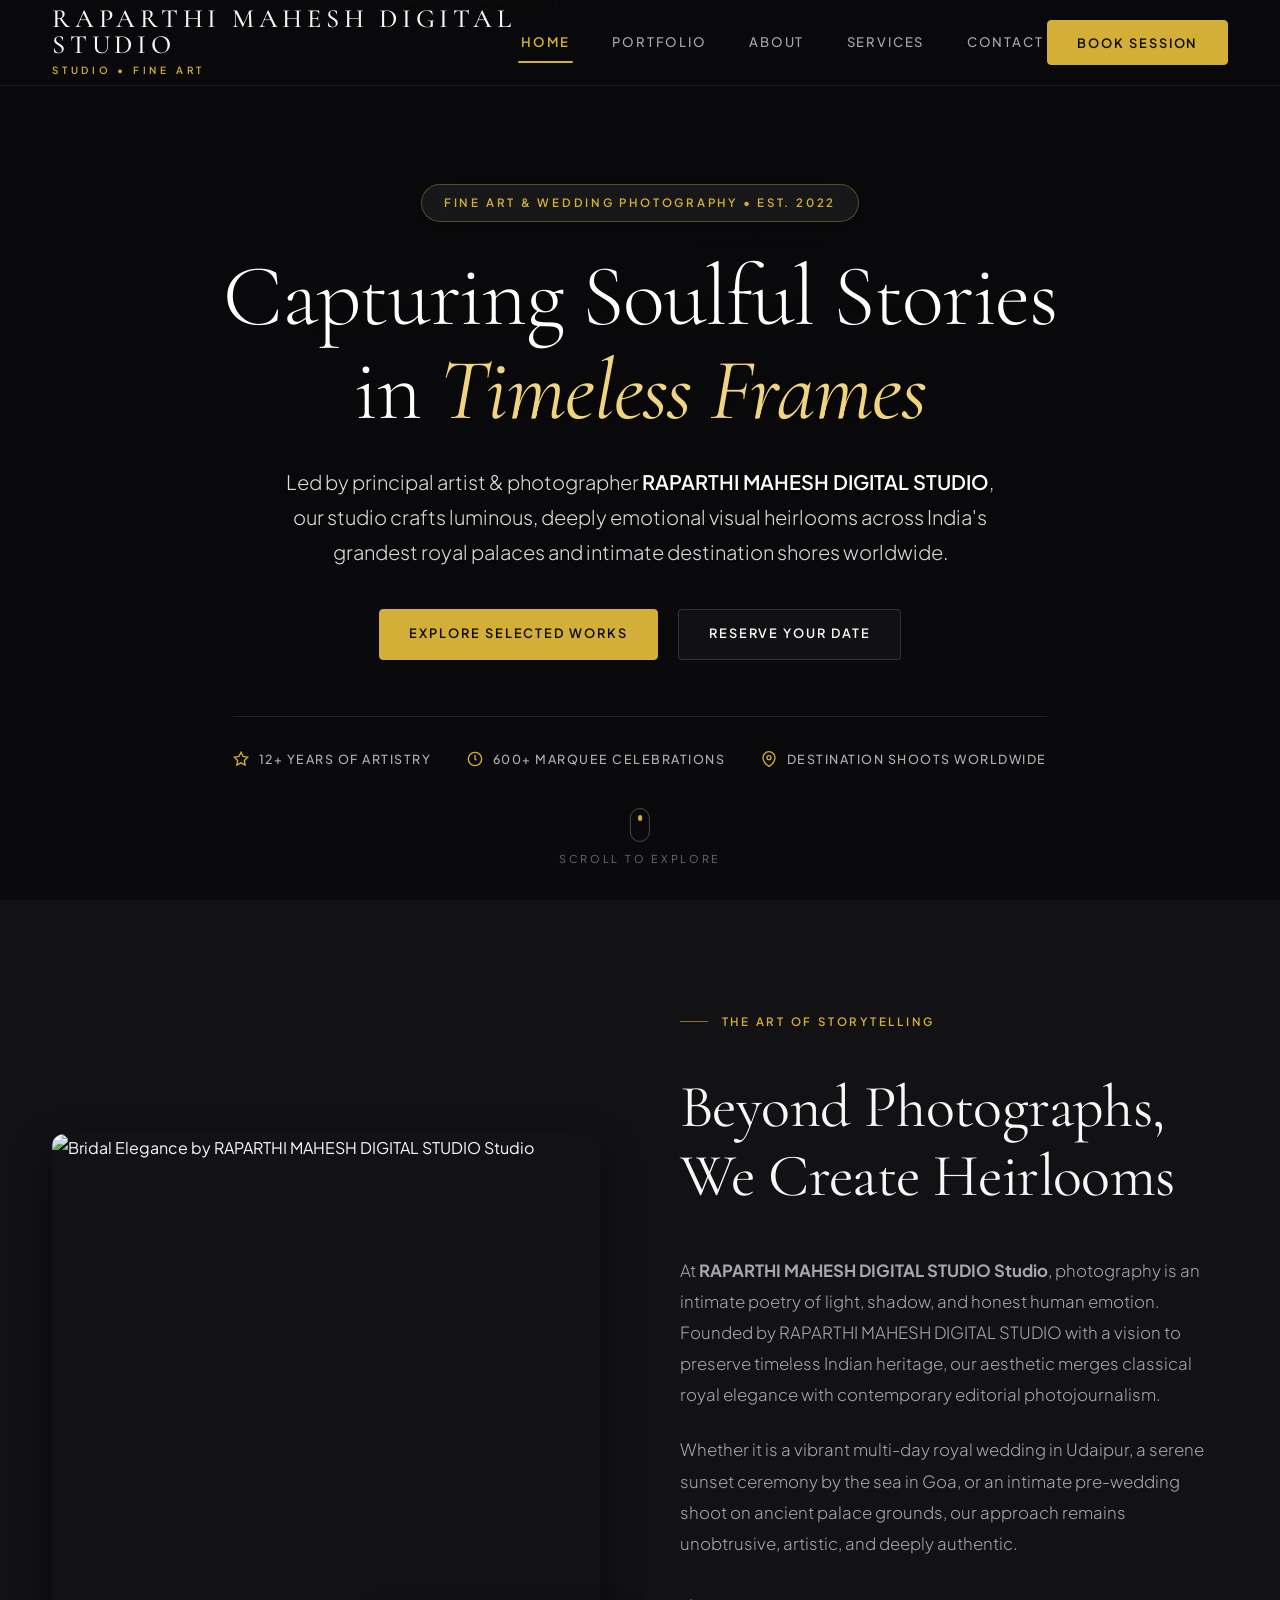
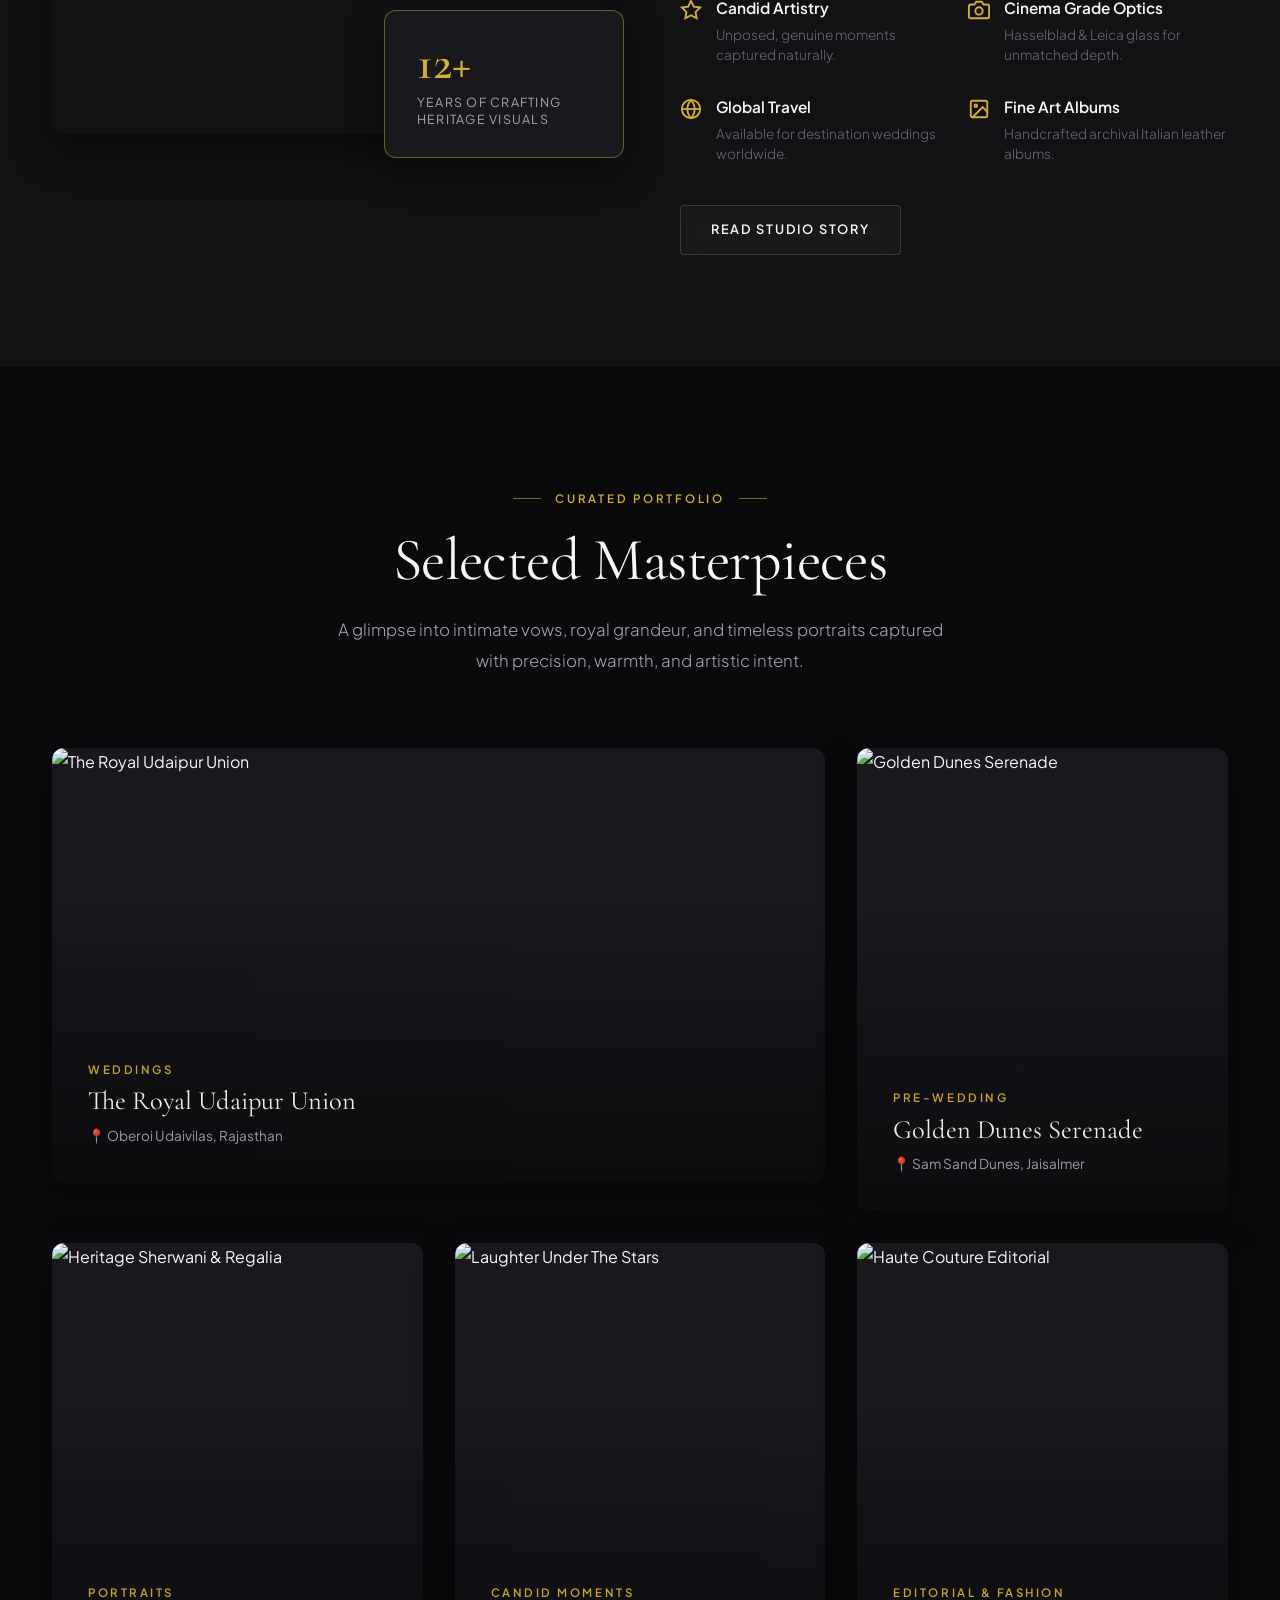
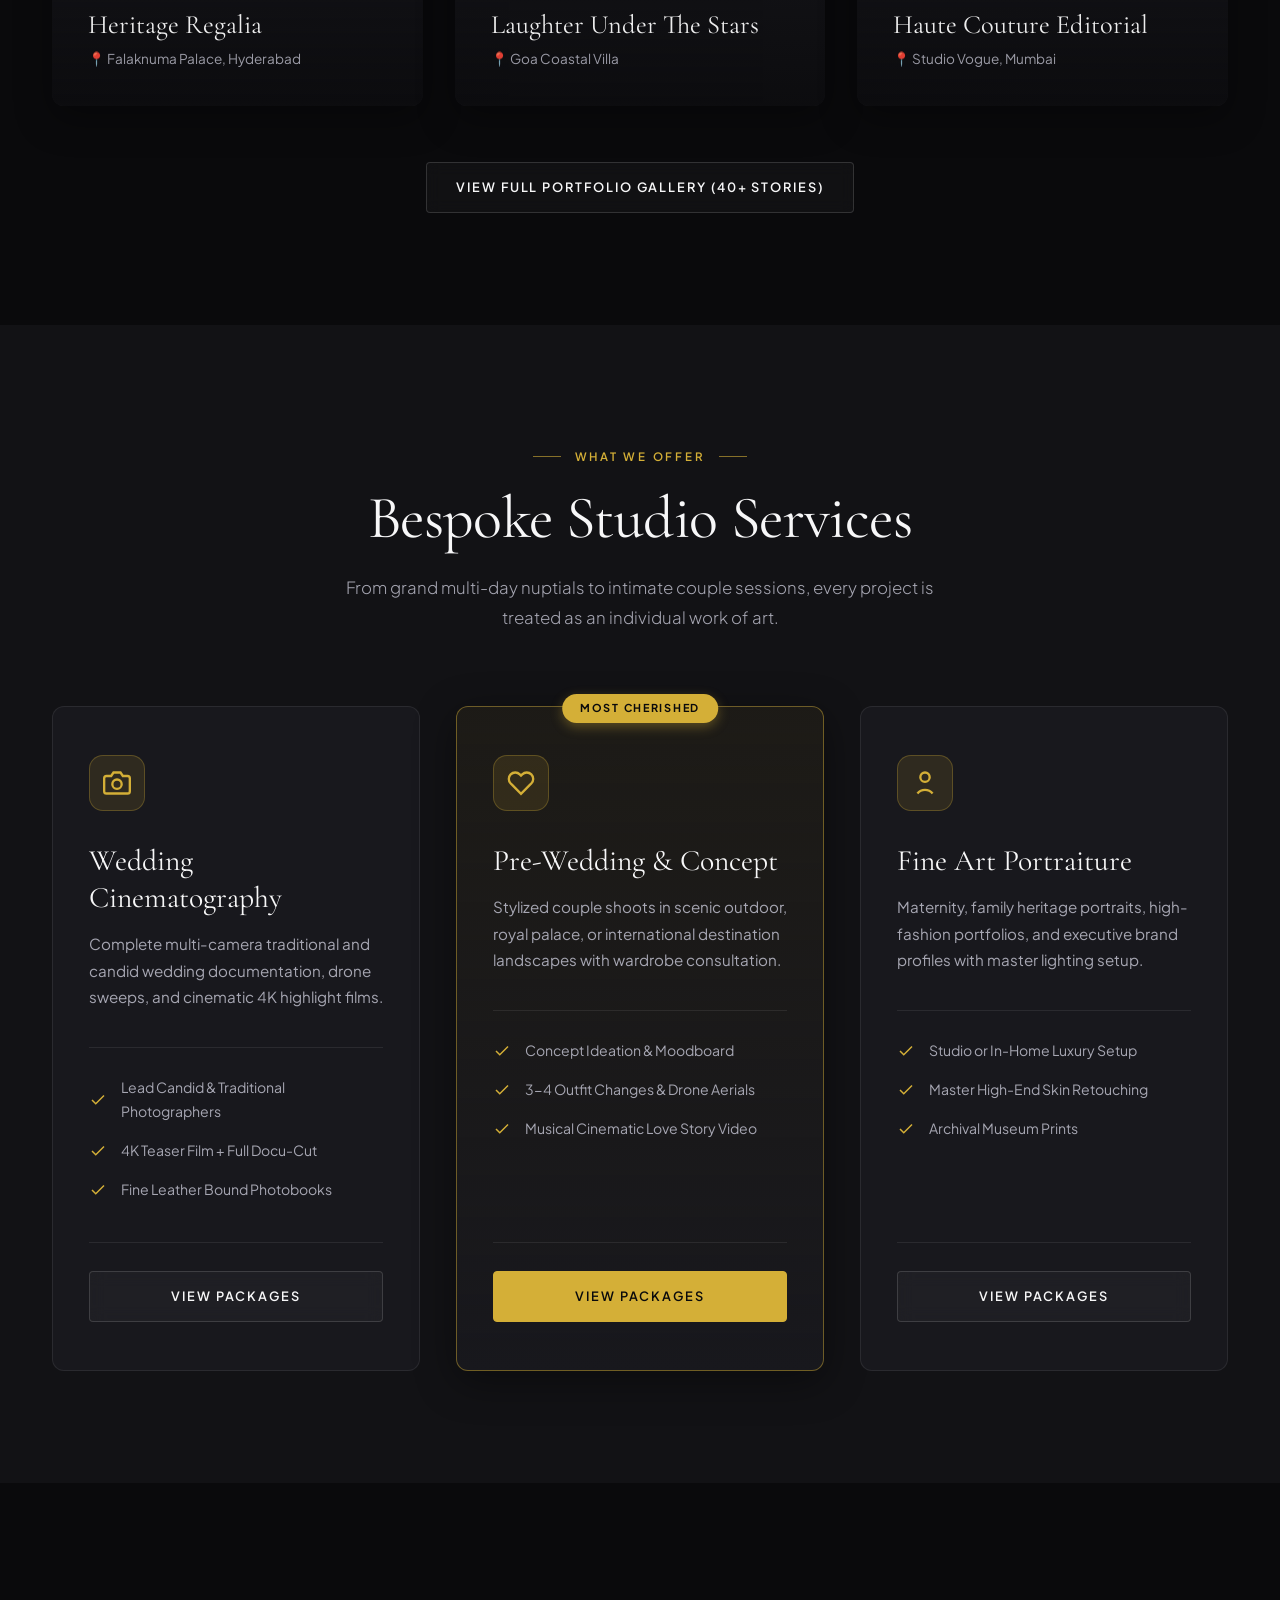
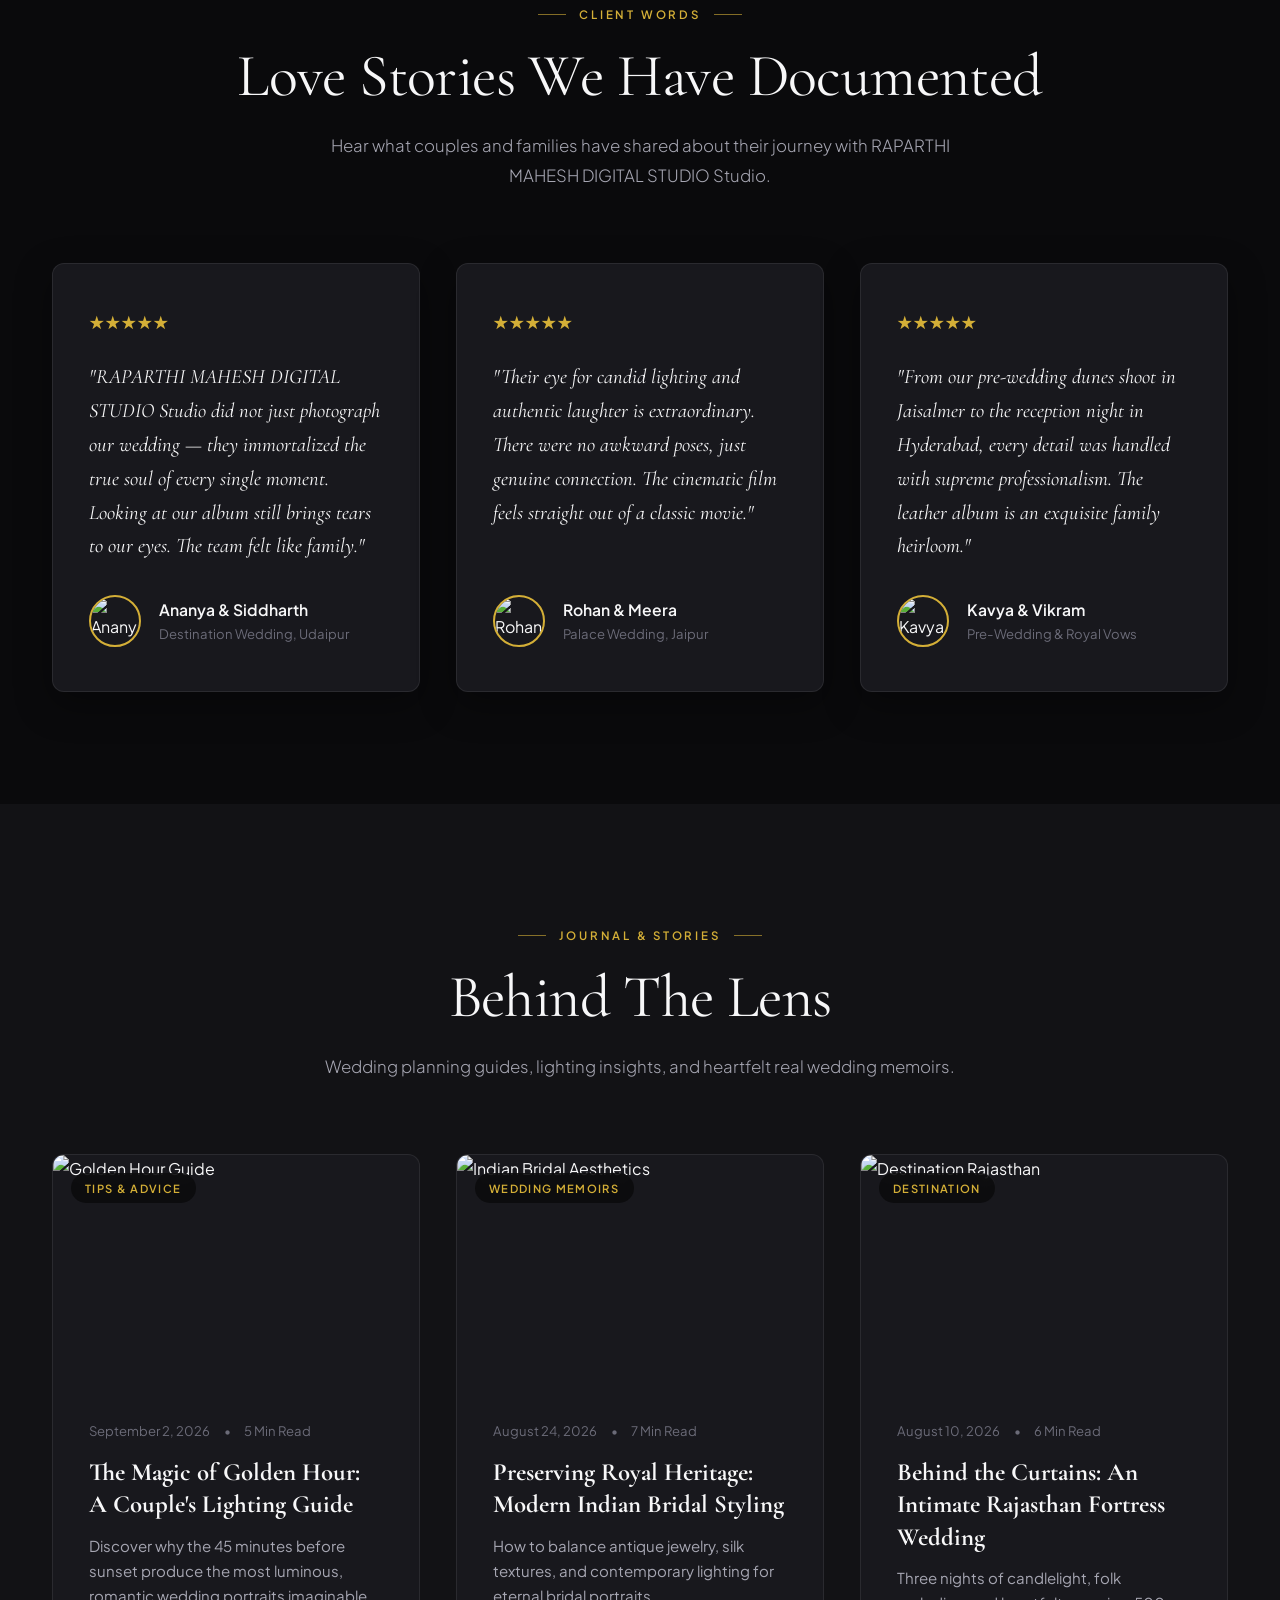
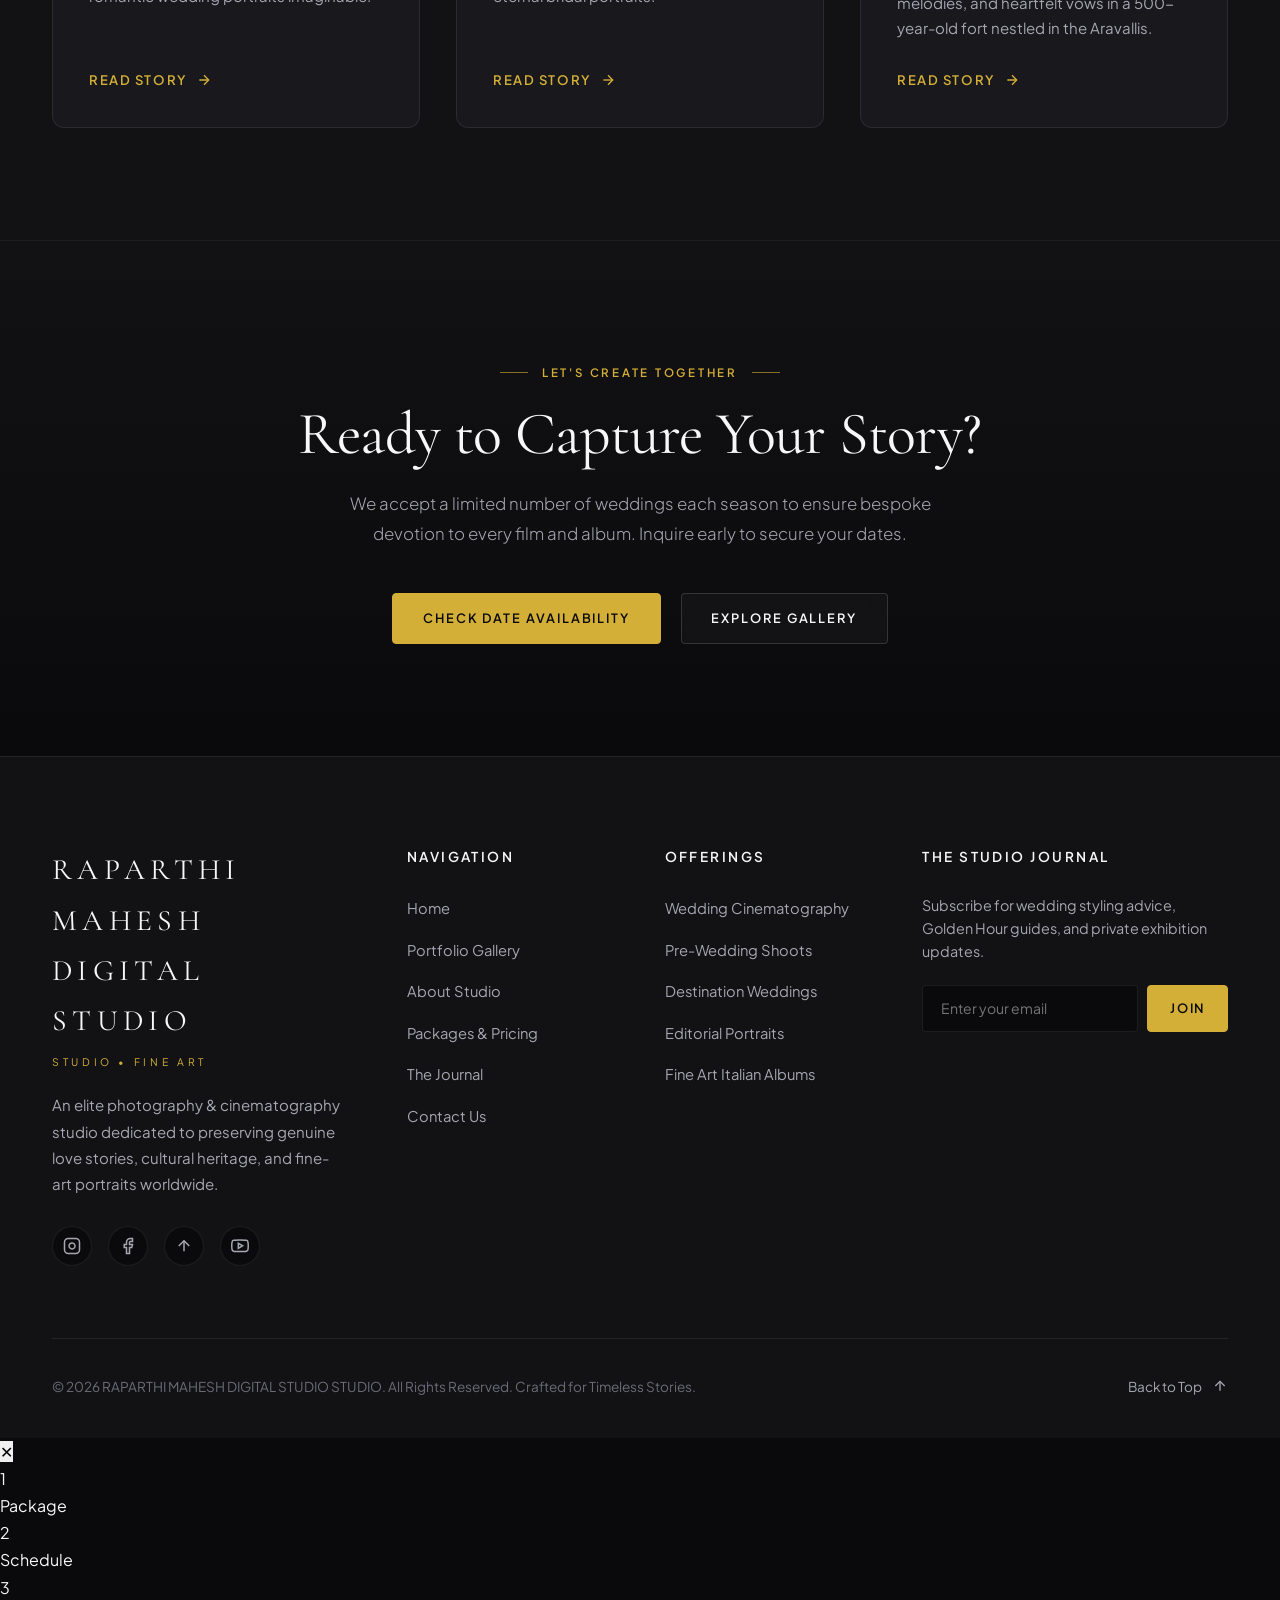
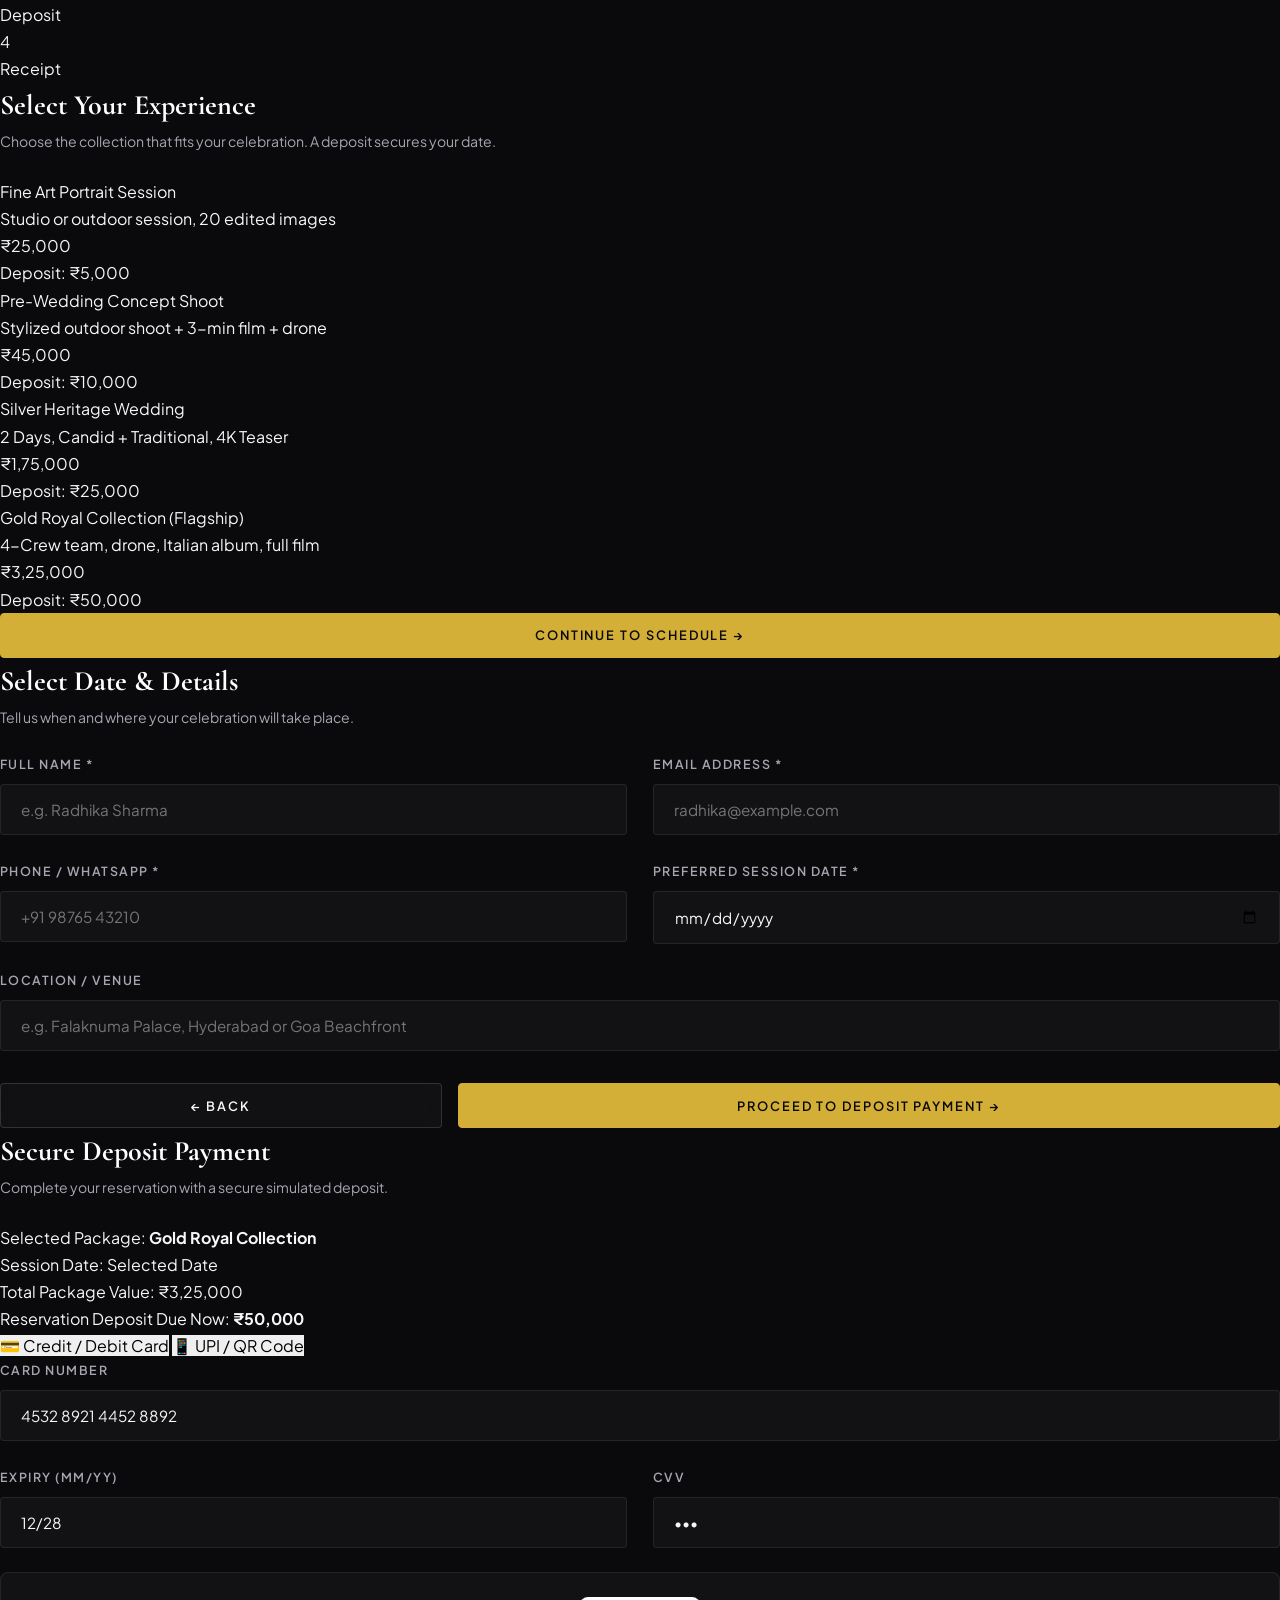
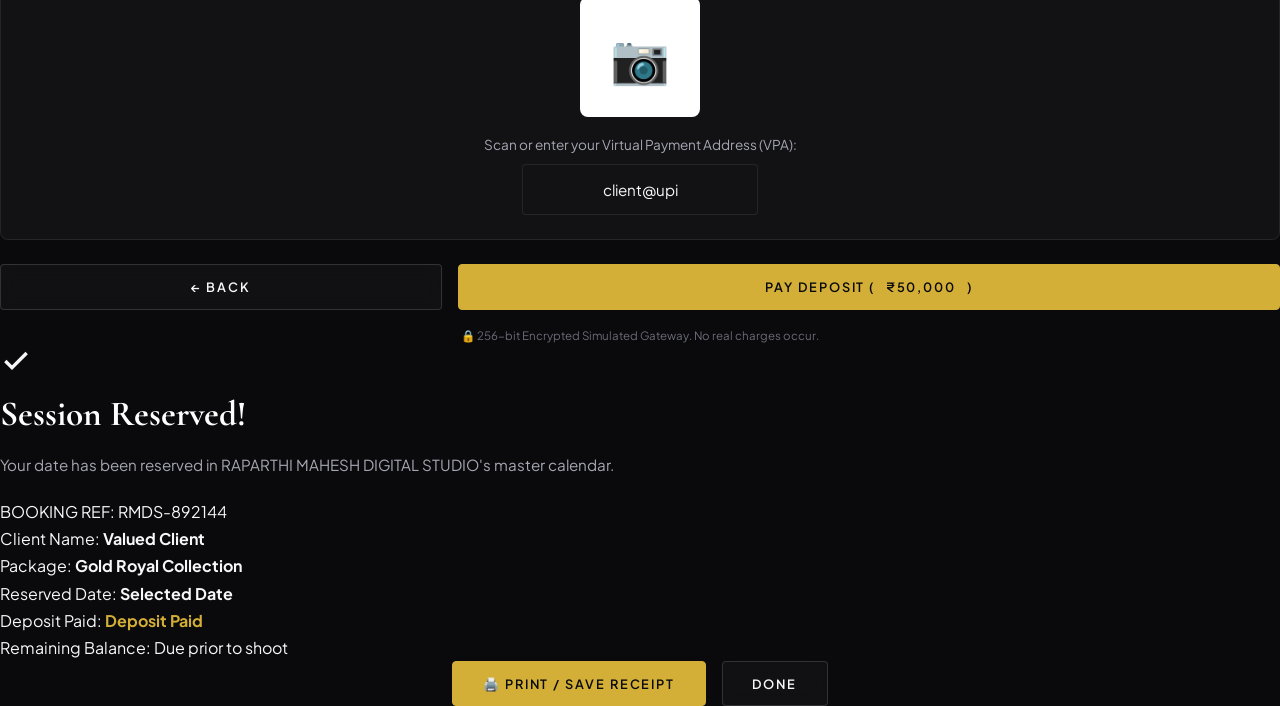
==== index.html @ 32ed5065 "Initial commit: RAPARTHI MAHESH DIGITAL STUDIO website" ====
<!DOCTYPE html>
<html lang="en">
<head>
  <meta charset="UTF-8">
  <meta name="viewport" content="width=device-width, initial-scale=1.0">
  <title>RAPARTHI MAHESH DIGITAL STUDIO | Fine Art & Luxury Wedding Photography</title>
  <meta name="description" content="RAPARTHI MAHESH DIGITAL STUDIO is a premium wedding, portrait, and cinematic photography studio led by artist RAPARTHI MAHESH, crafting soulful, timeless visual memories.">
  <link rel="stylesheet" href="css/style.css">
  <link rel="icon" href="data:image/svg+xml,<svg xmlns=%22http://www.w3.org/2000/svg%22 viewBox=%220 0 100 100%22><text y=%22.9em%22 font-size=%2290%22>📷</text></svg>">
</head>
<body>

  <!-- Site Header Navigation -->
  <header class="site-header">
    <div class="container header-container">
      <a href="index.html" class="brand-logo">
        <span class="brand-title">RAPARTHI MAHESH DIGITAL STUDIO</span>
        <span class="brand-sub">STUDIO • FINE ART</span>
      </a>

      <nav class="nav-links">
        <a href="index.html" class="nav-link active">Home</a>
        <a href="portfolio.html" class="nav-link">Portfolio</a>
        <a href="about.html" class="nav-link">About</a>
        <a href="services.html" class="nav-link">Services</a>

        <a href="contact.html" class="nav-link">Contact</a>
      </nav>

      <div class="header-actions">
        <button class="btn btn-primary open-booking-btn">Book Session</button>
        <button class="mobile-toggle" aria-label="Toggle Navigation Menu">
          <span></span>
          <span></span>
          <span></span>
        </button>
      </div>
    </div>
  </header>

  <!-- Mobile Drawer Menu -->
  <div class="drawer-overlay"></div>
  <aside class="mobile-drawer">
    <div class="brand-logo" style="margin-bottom: 2rem;">
            <span class="brand-title">RAPARTHI MAHESH DIGITAL STUDIO</span>
            <span class="brand-sub"></span>
    </div>
    <nav class="mobile-drawer-links">
      <a href="index.html" class="mobile-drawer-link active">Home</a>
      <a href="portfolio.html" class="mobile-drawer-link">Portfolio</a>
      <a href="about.html" class="mobile-drawer-link">About Studio</a>
      <a href="services.html" class="mobile-drawer-link">Services & Pricing</a>
      <a href="contact.html" class="mobile-drawer-link">Contact & Inquiries</a>
    </nav>
    <div class="mobile-drawer-footer">
      <a href="contact.html" class="btn btn-primary" style="width: 100%;">Book a Consultation</a>
      <p style="font-size: 0.8rem; color: var(--text-muted); text-align: center;">+91 891-9912277 • maheshdigitals3@gmail.com</p>
    </div>
  </aside>

  <!-- Modern Hero Section with Large Photo Banner, Animations & Tagline -->
  <main>
    <section class="hero">
      <div class="hero-bg-wrapper">
        <img 
          src="https://images.unsplash.com/photo-1519741497674-611481863552?auto=format&fit=crop&w=2400&q=85" 
          alt="RAPARTHI MAHESH DIGITAL STUDIO Studio Luxury Wedding Photography" 
          class="hero-bg-media"
        >
      </div>
      <div class="hero-overlay"></div>

      <div class="container hero-content">
        <span class="hero-badge">Fine Art & Wedding Photography • Est. 2022</span>
        <h1 class="hero-title">Capturing Soulful Stories in <em>Timeless Frames</em></h1>
        <p class="hero-tagline">
          Led by principal artist & photographer <strong>RAPARTHI MAHESH DIGITAL STUDIO</strong>, our studio crafts luminous, deeply emotional visual heirlooms across India's grandest royal palaces and intimate destination shores worldwide.
        </p>
        <div class="hero-actions">
          <a href="portfolio.html" class="btn btn-primary">Explore Selected Works</a>
          <a href="contact.html" class="btn btn-outline">Reserve Your Date</a>
        </div>

        <div class="hero-trust">
          <div class="trust-item">
            <svg width="16" height="16" viewBox="0 0 24 24" fill="none" stroke="currentColor" stroke-width="2"><path d="M12 2l3.09 6.26L22 9.27l-5 4.87 1.18 6.88L12 17.77l-6.18 3.25L7 14.14 2 9.27l6.91-1.01L12 2z"></path></svg>
            <span>12+ Years of Artistry</span>
          </div>
          <div class="trust-item">
            <svg width="16" height="16" viewBox="0 0 24 24" fill="none" stroke="currentColor" stroke-width="2"><circle cx="12" cy="12" r="10"></circle><polyline points="12 6 12 12 14 14"></polyline></svg>
            <span>600+ Marquee Celebrations</span>
          </div>
          <div class="trust-item">
            <svg width="16" height="16" viewBox="0 0 24 24" fill="none" stroke="currentColor" stroke-width="2"><path d="M21 10c0 7-9 13-9 13s-9-6-9-13a9 9 0 0 1 18 0z"></path><circle cx="12" cy="10" r="3"></circle></svg>
            <span>Destination Shoots Worldwide</span>
          </div>
        </div>
      </div>

      <div class="hero-scroll-indicator">
        <div class="hero-scroll-mouse"></div>
        <span>Scroll to Explore</span>
      </div>
    </section>

    <!-- Studio Philosophy / Split Section -->
    <section class="section section-dark">
      <div class="container">
        <div class="split-intro">
          <div class="split-intro-image-wrapper">
            <img 
              src="https://images.unsplash.com/photo-1583939003579-730e3918a45a?auto=format&fit=crop&w=1200&q=80" 
              alt="Bridal Elegance by RAPARTHI MAHESH DIGITAL STUDIO Studio" 
              class="split-intro-img"
            >
            <div class="split-intro-badge">
              <div class="number">12+</div>
              <div class="label">Years of Crafting Heritage Visuals</div>
            </div>
          </div>

          <div class="split-intro-content">
            <span class="section-tag no-after">The Art of Storytelling</span>
            <h2 class="section-title">Beyond Photographs, We Create Heirlooms</h2>
            <p>
              At <strong>RAPARTHI MAHESH DIGITAL STUDIO Studio</strong>, photography is an intimate poetry of light, shadow, and honest human emotion. Founded by RAPARTHI MAHESH DIGITAL STUDIO with a vision to preserve timeless Indian heritage, our aesthetic merges classical royal elegance with contemporary editorial photojournalism.
            </p>
            <p>
              Whether it is a vibrant multi-day royal wedding in Udaipur, a serene sunset ceremony by the sea in Goa, or an intimate pre-wedding shoot on ancient palace grounds, our approach remains unobtrusive, artistic, and deeply authentic.
            </p>

            <div class="features-list">
              <div class="feature-item">
                <svg width="22" height="22" viewBox="0 0 24 24" fill="none" stroke="currentColor" stroke-width="2">
                  <path d="M12 2l3.09 6.26L22 9.27l-5 4.87 1.18 6.88L12 17.77l-6.18 3.25L7 14.14 2 9.27l6.91-1.01L12 2z"></path>
                </svg>
                <div>
                  <h4>Candid Artistry</h4>
                  <p>Unposed, genuine moments captured naturally.</p>
                </div>
              </div>
              <div class="feature-item">
                <svg width="22" height="22" viewBox="0 0 24 24" fill="none" stroke="currentColor" stroke-width="2">
                  <path d="M23 19a2 2 0 0 1-2 2H3a2 2 0 0 1-2-2V8a2 2 0 0 1 2-2h4l2-3h6l2 3h4a2 2 0 0 1 2 2z"></path>
                  <circle cx="12" cy="13" r="4"></circle>
                </svg>
                <div>
                  <h4>Cinema Grade Optics</h4>
                  <p>Hasselblad & Leica glass for unmatched depth.</p>
                </div>
              </div>
              <div class="feature-item">
                <svg width="22" height="22" viewBox="0 0 24 24" fill="none" stroke="currentColor" stroke-width="2">
                  <circle cx="12" cy="12" r="10"></circle>
                  <line x1="2" y1="12" x2="22" y2="12"></line>
                  <path d="M12 2a15.3 15.3 0 0 1 4 10 15.3 15.3 0 0 1-4 10 15.3 15.3 0 0 1-4-10 15.3 15.3 0 0 1 4-10z"></path>
                </svg>
                <div>
                  <h4>Global Travel</h4>
                  <p>Available for destination weddings worldwide.</p>
                </div>
              </div>
              <div class="feature-item">
                <svg width="22" height="22" viewBox="0 0 24 24" fill="none" stroke="currentColor" stroke-width="2">
                  <rect x="3" y="3" width="18" height="18" rx="2" ry="2"></rect>
                  <circle cx="8.5" cy="8.5" r="1.5"></circle>
                  <polyline points="21 15 16 10 5 21"></polyline>
                </svg>
                <div>
                  <h4>Fine Art Albums</h4>
                  <p>Handcrafted archival Italian leather albums.</p>
                </div>
              </div>
            </div>

            <div style="margin-top: 1rem;">
              <a href="about.html" class="btn btn-outline">Read Studio Story</a>
            </div>
          </div>
        </div>
      </div>
    </section>

    <!-- Featured Works Showcase Grid -->
    <section class="section">
      <div class="container">
        <div class="section-header">
          <span class="section-tag">Curated Portfolio</span>
          <h2 class="section-title">Selected Masterpieces</h2>
          <p class="section-desc">A glimpse into intimate vows, royal grandeur, and timeless portraits captured with precision, warmth, and artistic intent.</p>
        </div>

        <div class="gallery-grid">
          <!-- Item 1: Wide Featured -->
          <div class="gallery-card featured-wide" data-category="weddings">
            <img 
              src="https://images.unsplash.com/photo-1511285560929-80b456fea0bc?auto=format&fit=crop&w=1600&q=80" 
              alt="The Royal Udaipur Union" 
              class="gallery-card-img"
            >
            <div class="gallery-card-overlay">
              <span class="gallery-card-category">Weddings</span>
              <h3 class="gallery-card-title">The Royal Udaipur Union</h3>
              <p class="gallery-card-location">📍 Oberoi Udaivilas, Rajasthan</p>
            </div>
            <div class="gallery-card-zoom-icon">
              <svg width="20" height="20" viewBox="0 0 24 24" fill="none" stroke="currentColor" stroke-width="2">
                <circle cx="11" cy="11" r="8"></circle>
                <line x1="21" y1="21" x2="16.65" y2="16.65"></line>
              </svg>
            </div>
          </div>

          <!-- Item 2 -->
          <div class="gallery-card" data-category="prewedding">
            <img 
              src="https://images.unsplash.com/photo-1606800052052-a08af7148866?auto=format&fit=crop&w=1000&q=80" 
              alt="Golden Dunes Serenade" 
              class="gallery-card-img"
            >
            <div class="gallery-card-overlay">
              <span class="gallery-card-category">Pre-Wedding</span>
              <h3 class="gallery-card-title">Golden Dunes Serenade</h3>
              <p class="gallery-card-location">📍 Sam Sand Dunes, Jaisalmer</p>
            </div>
            <div class="gallery-card-zoom-icon">
              <svg width="20" height="20" viewBox="0 0 24 24" fill="none" stroke="currentColor" stroke-width="2">
                <circle cx="11" cy="11" r="8"></circle>
                <line x1="21" y1="21" x2="16.65" y2="16.65"></line>
              </svg>
            </div>
          </div>

          <!-- Item 3 -->
          <div class="gallery-card" data-category="portraits">
            <img 
              src="https://images.unsplash.com/photo-1610030469983-98e550d6193c?auto=format&fit=crop&w=1000&q=80" 
              alt="Heritage Sherwani & Regalia" 
              class="gallery-card-img"
            >
            <div class="gallery-card-overlay">
              <span class="gallery-card-category">Portraits</span>
              <h3 class="gallery-card-title">Heritage Regalia</h3>
              <p class="gallery-card-location">📍 Falaknuma Palace, Hyderabad</p>
            </div>
            <div class="gallery-card-zoom-icon">
              <svg width="20" height="20" viewBox="0 0 24 24" fill="none" stroke="currentColor" stroke-width="2">
                <circle cx="11" cy="11" r="8"></circle>
                <line x1="21" y1="21" x2="16.65" y2="16.65"></line>
              </svg>
            </div>
          </div>

          <!-- Item 4 -->
          <div class="gallery-card" data-category="weddings">
            <img 
              src="https://images.unsplash.com/photo-1520854221256-17451cc331bf?auto=format&fit=crop&w=1000&q=80" 
              alt="Laughter Under The Stars" 
              class="gallery-card-img"
            >
            <div class="gallery-card-overlay">
              <span class="gallery-card-category">Candid Moments</span>
              <h3 class="gallery-card-title">Laughter Under The Stars</h3>
              <p class="gallery-card-location">📍 Goa Coastal Villa</p>
            </div>
            <div class="gallery-card-zoom-icon">
              <svg width="20" height="20" viewBox="0 0 24 24" fill="none" stroke="currentColor" stroke-width="2">
                <circle cx="11" cy="11" r="8"></circle>
                <line x1="21" y1="21" x2="16.65" y2="16.65"></line>
              </svg>
            </div>
          </div>

          <!-- Item 5 -->
          <div class="gallery-card" data-category="commercial">
            <img 
              src="https://images.unsplash.com/photo-1534528741775-53994a69daeb?auto=format&fit=crop&w=1000&q=80" 
              alt="Haute Couture Editorial" 
              class="gallery-card-img"
            >
            <div class="gallery-card-overlay">
              <span class="gallery-card-category">Editorial & Fashion</span>
              <h3 class="gallery-card-title">Haute Couture Editorial</h3>
              <p class="gallery-card-location">📍 Studio Vogue, Mumbai</p>
            </div>
            <div class="gallery-card-zoom-icon">
              <svg width="20" height="20" viewBox="0 0 24 24" fill="none" stroke="currentColor" stroke-width="2">
                <circle cx="11" cy="11" r="8"></circle>
                <line x1="21" y1="21" x2="16.65" y2="16.65"></line>
              </svg>
            </div>
          </div>
        </div>

        <div class="text-center" style="margin-top: 3.5rem;">
          <a href="portfolio.html" class="btn btn-outline">View Full Portfolio Gallery (40+ Stories)</a>
        </div>
      </div>
    </section>

    <!-- Services Overview -->
    <section class="section section-dark">
      <div class="container">
        <div class="section-header">
          <span class="section-tag">What We Offer</span>
          <h2 class="section-title">Bespoke Studio Services</h2>
          <p class="section-desc">From grand multi-day nuptials to intimate couple sessions, every project is treated as an individual work of art.</p>
        </div>

        <div class="services-grid">
          <!-- Service 1 -->
          <div class="service-card">
            <div>
              <div class="service-icon">
                <svg width="28" height="28" viewBox="0 0 24 24" fill="none" stroke="currentColor" stroke-width="2">
                  <path d="M23 19a2 2 0 0 1-2 2H3a2 2 0 0 1-2-2V8a2 2 0 0 1 2-2h4l2-3h6l2 3h4a2 2 0 0 1 2 2z"></path>
                  <circle cx="12" cy="13" r="4"></circle>
                </svg>
              </div>
              <h3 class="service-title">Wedding Cinematography</h3>
              <p class="service-desc">Complete multi-camera traditional and candid wedding documentation, drone sweeps, and cinematic 4K highlight films.</p>
              
              <div class="service-features">
                <div class="service-feature">
                  <svg width="18" height="18" viewBox="0 0 24 24" fill="none" stroke="currentColor" stroke-width="2"><polyline points="20 6 9 17 4 12"></polyline></svg>
                  <span>Lead Candid & Traditional Photographers</span>
                </div>
                <div class="service-feature">
                  <svg width="18" height="18" viewBox="0 0 24 24" fill="none" stroke="currentColor" stroke-width="2"><polyline points="20 6 9 17 4 12"></polyline></svg>
                  <span>4K Teaser Film + Full Docu-Cut</span>
                </div>
                <div class="service-feature">
                  <svg width="18" height="18" viewBox="0 0 24 24" fill="none" stroke="currentColor" stroke-width="2"><polyline points="20 6 9 17 4 12"></polyline></svg>
                  <span>Fine Leather Bound Photobooks</span>
                </div>
              </div>
            </div>

            <div class="service-price-block">
              <a href="services.html" class="btn btn-outline" style="width: 100%;">View Packages</a>
            </div>
          </div>

          <!-- Service 2: Popular -->
          <div class="service-card popular">
            <span class="popular-badge">Most Cherished</span>
            <div>
              <div class="service-icon">
                <svg width="28" height="28" viewBox="0 0 24 24" fill="none" stroke="currentColor" stroke-width="2">
                  <path d="M20.84 4.61a5.5 5.5 0 0 0-7.78 0L12 5.67l-1.06-1.06a5.5 5.5 0 0 0-7.78 7.78l1.06 1.06L12 21.23l7.78-7.78 1.06-1.06a5.5 5.5 0 0 0 0-7.78z"></path>
                </svg>
              </div>
              <h3 class="service-title">Pre-Wedding & Concept</h3>
              <p class="service-desc">Stylized couple shoots in scenic outdoor, royal palace, or international destination landscapes with wardrobe consultation.</p>
              
              <div class="service-features">
                <div class="service-feature">
                  <svg width="18" height="18" viewBox="0 0 24 24" fill="none" stroke="currentColor" stroke-width="2"><polyline points="20 6 9 17 4 12"></polyline></svg>
                  <span>Concept Ideation & Moodboard</span>
                </div>
                <div class="service-feature">
                  <svg width="18" height="18" viewBox="0 0 24 24" fill="none" stroke="currentColor" stroke-width="2"><polyline points="20 6 9 17 4 12"></polyline></svg>
                  <span>3-4 Outfit Changes & Drone Aerials</span>
                </div>
                <div class="service-feature">
                  <svg width="18" height="18" viewBox="0 0 24 24" fill="none" stroke="currentColor" stroke-width="2"><polyline points="20 6 9 17 4 12"></polyline></svg>
                  <span>Musical Cinematic Love Story Video</span>
                </div>
              </div>
            </div>

            <div class="service-price-block">
              <a href="services.html" class="btn btn-primary" style="width: 100%;">View Packages</a>
            </div>
          </div>

          <!-- Service 3 -->
          <div class="service-card">
            <div>
              <div class="service-icon">
                <svg width="28" height="28" viewBox="0 0 24 24" fill="none" stroke="currentColor" stroke-width="2">
                  <circle cx="12" cy="7" r="4"></circle>
                  <path d="M5.5 21a8.38 8.38 0 0 1 13 0"></path>
                </svg>
              </div>
              <h3 class="service-title">Fine Art Portraiture</h3>
              <p class="service-desc">Maternity, family heritage portraits, high-fashion portfolios, and executive brand profiles with master lighting setup.</p>
              
              <div class="service-features">
                <div class="service-feature">
                  <svg width="18" height="18" viewBox="0 0 24 24" fill="none" stroke="currentColor" stroke-width="2"><polyline points="20 6 9 17 4 12"></polyline></svg>
                  <span>Studio or In-Home Luxury Setup</span>
                </div>
                <div class="service-feature">
                  <svg width="18" height="18" viewBox="0 0 24 24" fill="none" stroke="currentColor" stroke-width="2"><polyline points="20 6 9 17 4 12"></polyline></svg>
                  <span>Master High-End Skin Retouching</span>
                </div>
                <div class="service-feature">
                  <svg width="18" height="18" viewBox="0 0 24 24" fill="none" stroke="currentColor" stroke-width="2"><polyline points="20 6 9 17 4 12"></polyline></svg>
                  <span>Archival Museum Prints</span>
                </div>
              </div>
            </div>

            <div class="service-price-block">
              <a href="services.html" class="btn btn-outline" style="width: 100%;">View Packages</a>
            </div>
          </div>
        </div>
      </div>
    </section>

    <!-- Client Testimonials -->
    <section class="section">
      <div class="container">
        <div class="section-header">
          <span class="section-tag">Client Words</span>
          <h2 class="section-title">Love Stories We Have Documented</h2>
          <p class="section-desc">Hear what couples and families have shared about their journey with RAPARTHI MAHESH DIGITAL STUDIO Studio.</p>
        </div>

        <div class="testimonials-grid">
          <div class="testimonial-card">
            <div>
              <div class="testimonial-stars">★★★★★</div>
              <p class="testimonial-quote">
                "RAPARTHI MAHESH DIGITAL STUDIO Studio did not just photograph our wedding — they immortalized the true soul of every single moment. Looking at our album still brings tears to our eyes. The team felt like family."
              </p>
            </div>
            <div class="testimonial-author">
              <img src="https://images.unsplash.com/photo-1534528741775-53994a69daeb?auto=format&fit=crop&w=150&q=80" alt="Ananya & Siddharth" class="testimonial-avatar">
              <div class="testimonial-info">
                <h5>Ananya & Siddharth</h5>
                <p>Destination Wedding, Udaipur</p>
              </div>
            </div>
          </div>

          <div class="testimonial-card">
            <div>
              <div class="testimonial-stars">★★★★★</div>
              <p class="testimonial-quote">
                "Their eye for candid lighting and authentic laughter is extraordinary. There were no awkward poses, just genuine connection. The cinematic film feels straight out of a classic movie."
              </p>
            </div>
            <div class="testimonial-author">
              <img src="https://images.unsplash.com/photo-1507003211169-0a1dd7228f2d?auto=format&fit=crop&w=150&q=80" alt="Rohan & Meera" class="testimonial-avatar">
              <div class="testimonial-info">
                <h5>Rohan & Meera</h5>
                <p>Palace Wedding, Jaipur</p>
              </div>
            </div>
          </div>

          <div class="testimonial-card">
            <div>
              <div class="testimonial-stars">★★★★★</div>
              <p class="testimonial-quote">
                "From our pre-wedding dunes shoot in Jaisalmer to the reception night in Hyderabad, every detail was handled with supreme professionalism. The leather album is an exquisite family heirloom."
              </p>
            </div>
            <div class="testimonial-author">
              <img src="https://images.unsplash.com/photo-1517841905240-472988babdf9?auto=format&fit=crop&w=150&q=80" alt="Kavya & Vikram" class="testimonial-avatar">
              <div class="testimonial-info">
                <h5>Kavya & Vikram</h5>
                <p>Pre-Wedding & Royal Vows</p>
              </div>
            </div>
          </div>
        </div>
      </div>
    </section>

    <!-- Latest Journal Posts Preview -->
    <section class="section section-dark">
      <div class="container">
        <div class="section-header">
          <span class="section-tag">Journal & Stories</span>
          <h2 class="section-title">Behind The Lens</h2>
          <p class="section-desc">Wedding planning guides, lighting insights, and heartfelt real wedding memoirs.</p>
        </div>

        <div class="blog-grid">
          <!-- Article 1 -->
          <article class="blog-card">
            <div class="blog-img-wrapper">
              <img src="https://images.unsplash.com/photo-1519741497674-611481863552?auto=format&fit=crop&w=800&q=80" alt="Golden Hour Guide" class="blog-img">
              <span class="blog-tag">Tips & Advice</span>
            </div>
            <div class="blog-content">
              <div class="blog-meta">
                <span>September 2, 2026</span>
                <span>•</span>
                <span>5 Min Read</span>
              </div>
              <h3 class="blog-title">The Magic of Golden Hour: A Couple's Lighting Guide</h3>
              <p class="blog-excerpt">Discover why the 45 minutes before sunset produce the most luminous, romantic wedding portraits imaginable.</p>
              <a href="blog.html" class="blog-link">
                Read Story
                <svg width="16" height="16" viewBox="0 0 24 24" fill="none" stroke="currentColor" stroke-width="2"><line x1="5" y1="12" x2="19" y2="12"></line><polyline points="12 5 19 12 12 19"></polyline></svg>
              </a>
            </div>
          </article>

          <!-- Article 2 -->
          <article class="blog-card">
            <div class="blog-img-wrapper">
              <img src="https://images.unsplash.com/photo-1583939003579-730e3918a45a?auto=format&fit=crop&w=800&q=80" alt="Indian Bridal Aesthetics" class="blog-img">
              <span class="blog-tag">Wedding Memoirs</span>
            </div>
            <div class="blog-content">
              <div class="blog-meta">
                <span>August 24, 2026</span>
                <span>•</span>
                <span>7 Min Read</span>
              </div>
              <h3 class="blog-title">Preserving Royal Heritage: Modern Indian Bridal Styling</h3>
              <p class="blog-excerpt">How to balance antique jewelry, silk textures, and contemporary lighting for eternal bridal portraits.</p>
              <a href="blog.html" class="blog-link">
                Read Story
                <svg width="16" height="16" viewBox="0 0 24 24" fill="none" stroke="currentColor" stroke-width="2"><line x1="5" y1="12" x2="19" y2="12"></line><polyline points="12 5 19 12 12 19"></polyline></svg>
              </a>
            </div>
          </article>

          <!-- Article 3 -->
          <article class="blog-card">
            <div class="blog-img-wrapper">
              <img src="https://images.unsplash.com/photo-1511285560929-80b456fea0bc?auto=format&fit=crop&w=800&q=80" alt="Destination Rajasthan" class="blog-img">
              <span class="blog-tag">Destination</span>
            </div>
            <div class="blog-content">
              <div class="blog-meta">
                <span>August 10, 2026</span>
                <span>•</span>
                <span>6 Min Read</span>
              </div>
              <h3 class="blog-title">Behind the Curtains: An Intimate Rajasthan Fortress Wedding</h3>
              <p class="blog-excerpt">Three nights of candlelight, folk melodies, and heartfelt vows in a 500-year-old fort nestled in the Aravallis.</p>
              <a href="blog.html" class="blog-link">
                Read Story
                <svg width="16" height="16" viewBox="0 0 24 24" fill="none" stroke="currentColor" stroke-width="2"><line x1="5" y1="12" x2="19" y2="12"></line><polyline points="12 5 19 12 12 19"></polyline></svg>
              </a>
            </div>
          </article>
        </div>
      </div>
    </section>

    <!-- Consultation CTA Banner -->
    <section class="section text-center" style="background: linear-gradient(180deg, #121215 0%, #0A0A0C 100%); border-top: 1px solid var(--border-subtle);">
      <div class="container" style="max-width: 820px;">
        <span class="section-tag">Let's Create Together</span>
        <h2 class="section-title">Ready to Capture Your Story?</h2>
        <p class="section-desc" style="margin-bottom: 2.75rem;">
          We accept a limited number of weddings each season to ensure bespoke devotion to every film and album. Inquire early to secure your dates.
        </p>
        <div style="display: flex; justify-content: center; gap: 1.25rem; flex-wrap: wrap;">
          <a href="contact.html" class="btn btn-primary">Check Date Availability</a>
          <a href="portfolio.html" class="btn btn-outline">Explore Gallery</a>
        </div>
      </div>
    </section>
  </main>

  <!-- Lightbox Modal -->
  <div class="lightbox-modal">
    <button class="lightbox-btn lightbox-close" aria-label="Close Lightbox">✕</button>
    <button class="lightbox-btn lightbox-prev" aria-label="Previous Image">‹</button>
    <button class="lightbox-btn lightbox-next" aria-label="Next Image">›</button>
    <div class="lightbox-container">
      <img src="" alt="Fullscreen Artwork" class="lightbox-image">
      <div class="lightbox-details">
        <h4 class="lightbox-title">Artwork Title</h4>
        <p class="lightbox-desc">Artwork Details</p>
      </div>
    </div>
  </div>

  <!-- Site Footer -->
  <footer class="site-footer">
    <div class="container">
      <div class="footer-top">
        <div class="footer-brand">
          <div class="brand-title">RAPARTHI MAHESH DIGITAL STUDIO</div>
          <div class="brand-sub">STUDIO • FINE ART</div>
          <p>
            An elite photography & cinematography studio dedicated to preserving genuine love stories, cultural heritage, and fine-art portraits worldwide.
          </p>
          <div class="footer-socials">
            <a href="https://www.instagram.com/_lds_studio?stkn=NjQ5MHJoamY3eDZh" class="social-icon" target="_blank" aria-label="Instagram">
              <svg width="18" height="18" viewBox="0 0 24 24" fill="none" stroke="currentColor" stroke-width="2"><rect x="2" y="2" width="20" height="20" rx="5" ry="5"></rect><path d="M16 11.37A4 4 0 1 1 12.63 8 4 4 0 0 1 16 11.37z"></path><line x1="17.5" y1="6.5" x2="17.51" y2="6.5"></line></svg>
            </a>
            <a href="https://www.facebook.com/share/1DcZfFWSmo/?mibextid=wwXIfr" class="social-icon" target="_blank" aria-label="Facebook">
              <svg width="18" height="18" viewBox="0 0 24 24" fill="none" stroke="currentColor" stroke-width="2"><path d="M18 2h-3a5 5 0 0 0-5 5v3H7v4h3v8h4v-8h3l1-4h-4V7a1 1 0 0 1 1-1h3z"></path></svg>
            </a>
            <a href="https://pinterest.com" class="social-icon" target="_blank" aria-label="Pinterest">
              <svg width="18" height="18" viewBox="0 0 24 24" fill="none" stroke="currentColor" stroke-width="2"><line x1="12" y1="19" x2="12" y2="5"></line><polyline points="5 12 12 5 19 12"></polyline></svg>
            </a>
            <a href="https://youtube.com/@RAPARTHI MAHESH DIGITAL STUDIOstudio8356?si=PbvJvNhUNCk6bomy" class="social-icon" target="_blank" aria-label="YouTube">
              <svg width="18" height="18" viewBox="0 0 24 24" fill="none" stroke="currentColor" stroke-width="2"><path d="M22.54 6.42a2.78 2.78 0 0 0-1.94-2C18.88 4 12 4 12 4s-6.88 0-8.6.46a2.78 2.78 0 0 0-1.94 2A29 29 0 0 0 1 11.75a29 29 0 0 0 .46 5.33A2.78 2.78 0 0 0 3.4 19c1.72.46 8.6.46 8.6.46s6.88 0 8.6-.46a2.78 2.78 0 0 0 1.94-2 29 29 0 0 0 .46-5.25 29 29 0 0 0-.46-5.33z"></path><polygon points="9.75 15.02 15.5 11.75 9.75 8.48 9.75 15.02"></polygon></svg>
            </a>
          </div>
        </div>

        <div>
          <h4 class="footer-title">Navigation</h4>
          <ul class="footer-links">
            <li><a href="index.html">Home</a></li>
            <li><a href="portfolio.html">Portfolio Gallery</a></li>
            <li><a href="about.html">About Studio</a></li>
            <li><a href="services.html">Packages & Pricing</a></li>
            <li><a href="blog.html">The Journal</a></li>
            <li><a href="contact.html">Contact Us</a></li>
          </ul>
        </div>

        <div>
          <h4 class="footer-title">Offerings</h4>
          <ul class="footer-links">
            <li><a href="services.html">Wedding Cinematography</a></li>
            <li><a href="services.html">Pre-Wedding Shoots</a></li>
            <li><a href="services.html">Destination Weddings</a></li>
            <li><a href="services.html">Editorial Portraits</a></li>
            <li><a href="services.html">Fine Art Italian Albums</a></li>
          </ul>
        </div>

        <div class="footer-newsletter">
          <h4 class="footer-title">The Studio Journal</h4>
          <p>Subscribe for wedding styling advice, Golden Hour guides, and private exhibition updates.</p>
          <form id="newsletterForm" class="newsletter-form">
            <input type="email" placeholder="Enter your email" required class="newsletter-input">
            <button type="submit" class="btn btn-primary" style="padding: 0.85rem 1.35rem;">Join</button>
          </form>
        </div>
      </div>

      <div class="footer-bottom">
        <p>© 2026 RAPARTHI MAHESH DIGITAL STUDIO STUDIO. All Rights Reserved. Crafted for Timeless Stories.</p>
        <div class="back-to-top">
          <span>Back to Top</span>
          <svg width="16" height="16" viewBox="0 0 24 24" fill="none" stroke="currentColor" stroke-width="2"><line x1="12" y1="19" x2="12" y2="5"></line><polyline points="5 12 12 5 19 12"></polyline></svg>
        </div>
      </div>
    </div>
  </footer>

  <script src="js/main.js"></script>
</body>
</html>
---- css/style.css ----
/* ==========================================================================
   RAPARTHI MAHESH DIGITAL STUDIO - Modern Minimalist Photography Stylesheet
   Refined Layout, Balanced Whitespace, Editorial Typography & Subtle Animations
   ========================================================================== */

@import url('https://fonts.googleapis.com/css2?family=Cormorant+Garamond:ital,wght@0,300;0,400;0,500;0,600;1,400;1,500&family=Plus+Jakarta+Sans:wght@300;400;500;600;700&display=swap');

:root {
  /* Color Palette */
  --bg-primary: #0A0A0C;
  --bg-secondary: #121215;
  --bg-card: #18181D;
  --bg-card-hover: #1F1F26;
  --bg-surface: #24242C;
  
  --text-primary: #F7F7F8;
  --text-secondary: #A6A6B2;
  --text-muted: #6B6B78;
  
  --accent-gold: #D4AF37;
  --accent-gold-light: #F0D57E;
  --accent-gold-dark: #A9851C;
  --accent-gold-muted: rgba(212, 175, 55, 0.12);
  --accent-gold-glow: rgba(212, 175, 55, 0.25);
  
  --border-subtle: rgba(255, 255, 255, 0.08);
  --border-medium: rgba(255, 255, 255, 0.14);
  --border-active: rgba(212, 175, 55, 0.45);

  /* Typography */
  --font-serif: 'Cormorant Garamond', Georgia, serif;
  --font-sans: 'Plus Jakarta Sans', -apple-system, BlinkMacSystemFont, sans-serif;

  /* Spacing Scale (Harmonious & Balanced) */
  --space-xs: 0.5rem;
  --space-sm: 1rem;
  --space-md: 1.75rem;
  --space-lg: 2.75rem;
  --space-xl: 4.5rem;
  --space-2xl: 7.5rem;

  /* Layout */
  --container-max: 1240px;
  --container-wide: 1400px;
  --header-height: 86px;
  --radius-xs: 4px;
  --radius-sm: 8px;
  --radius-md: 12px;
  --radius-lg: 20px;
  --radius-pill: 9999px;

  /* Transitions & Shadows */
  --transition-fast: all 0.2s cubic-bezier(0.16, 1, 0.3, 1);
  --transition-smooth: all 0.35s cubic-bezier(0.16, 1, 0.3, 1);
  --transition-slow: all 0.6s cubic-bezier(0.16, 1, 0.3, 1);
  --shadow-subtle: 0 12px 36px rgba(0, 0, 0, 0.35);
  --shadow-card: 0 16px 40px rgba(0, 0, 0, 0.45);
  --shadow-gold: 0 8px 30px rgba(212, 175, 55, 0.22);
}

/* Base Resets */
*, *::before, *::after {
  box-sizing: border-box;
  margin: 0;
  padding: 0;
}

html {
  scroll-behavior: smooth;
  font-size: 16px;
  background-color: var(--bg-primary);
}

body {
  font-family: var(--font-sans);
  background-color: var(--bg-primary);
  color: var(--text-primary);
  line-height: 1.7;
  -webkit-font-smoothing: antialiased;
  -moz-osx-font-smoothing: grayscale;
  overflow-x: hidden;
  display: flex;
  flex-direction: column;
  min-height: 100vh;
}

img {
  max-width: 100%;
  height: auto;
  display: block;
}

a {
  color: inherit;
  text-decoration: none;
  transition: var(--transition-fast);
}

button, input, select, textarea {
  font-family: inherit;
  font-size: inherit;
  outline: none;
  border: none;
}

ul, ol {
  list-style: none;
}

/* Balanced Containers */
.container {
  width: 100%;
  max-width: var(--container-max);
  margin-left: auto;
  margin-right: auto;
  padding-left: 2rem;
  padding-right: 2rem;
}

.container-wide {
  width: 100%;
  max-width: var(--container-wide);
  margin-left: auto;
  margin-right: auto;
  padding-left: 2rem;
  padding-right: 2rem;
}

/* Typography & Section Alignment */
.serif {
  font-family: var(--font-serif);
}

.section-header {
  margin-bottom: var(--space-xl);
  text-align: center;
}

.section-header.text-left {
  text-align: left;
}

.section-tag {
  display: inline-flex;
  align-items: center;
  gap: 0.85rem;
  font-size: 0.72rem;
  font-weight: 600;
  text-transform: uppercase;
  letter-spacing: 0.24em;
  color: var(--accent-gold);
  margin-bottom: 1.1rem;
}

.section-tag::before,
.section-tag::after {
  content: '';
  display: inline-block;
  width: 28px;
  height: 1px;
  background-color: var(--accent-gold);
  opacity: 0.6;
}

.section-tag.no-after::after {
  display: none;
}

.section-title {
  font-family: var(--font-serif);
  font-size: clamp(2.3rem, 4.8vw, 3.75rem);
  font-weight: 400;
  line-height: 1.15;
  letter-spacing: -0.01em;
  color: var(--text-primary);
  margin-bottom: 1.25rem;
}

.section-desc {
  font-size: 1.05rem;
  color: var(--text-secondary);
  max-width: 640px;
  margin-left: auto;
  margin-right: auto;
  font-weight: 300;
  line-height: 1.8;
}

.section-header.text-left .section-desc {
  margin-left: 0;
}

.text-center {
  text-align: center;
}

/* ==========================================================================
   Navigation Header (Clear, Consistent & Elegant)
   ========================================================================== */
.site-header {
  position: fixed;
  top: 0;
  left: 0;
  width: 100%;
  height: var(--header-height);
  background: rgba(10, 10, 12, 0.82);
  backdrop-filter: blur(20px);
  -webkit-backdrop-filter: blur(20px);
  border-bottom: 1px solid var(--border-subtle);
  z-index: 1000;
  transition: height 0.35s ease, background 0.35s ease, border-color 0.35s ease, box-shadow 0.35s ease;
}

.site-header.scrolled {
  height: 72px;
  background: rgba(10, 10, 12, 0.95);
  border-bottom: 1px solid rgba(212, 175, 55, 0.18);
  box-shadow: 0 10px 30px rgba(0, 0, 0, 0.6);
}

.header-container {
  display: flex;
  align-items: center;
  justify-content: space-between;
  height: 100%;
}

.brand-logo {
  display: flex;
  flex-direction: column;
  gap: 0.2rem;
}

.brand-logo .brand-title {
  font-family: var(--font-serif);
  font-size: 1.65rem;
  font-weight: 500;
  letter-spacing: 0.18em;
  color: var(--text-primary);
  text-transform: uppercase;
  line-height: 1;
  transition: color var(--transition-fast);
}

.brand-logo:hover .brand-title {
  color: var(--accent-gold);
}

.brand-logo .brand-sub {
  font-size: 0.62rem;
  font-weight: 600;
  letter-spacing: 0.38em;
  color: var(--accent-gold);
  text-transform: uppercase;
}

.nav-links {
  display: flex;
  align-items: center;
  gap: 2.25rem;
}

.nav-link {
  font-size: 0.82rem;
  font-weight: 500;
  letter-spacing: 0.14em;
  text-transform: uppercase;
  color: var(--text-secondary);
  position: relative;
  padding: 0.6rem 0.2rem;
  transition: color var(--transition-fast);
}

.nav-link:hover {
  color: var(--text-primary);
}

.nav-link.active {
  color: var(--accent-gold);
  font-weight: 600;
}

.nav-link::after {
  content: '';
  position: absolute;
  bottom: 0;
  left: 0;
  width: 0;
  height: 2px;
  background: var(--accent-gold);
  transition: width 0.3s cubic-bezier(0.16, 1, 0.3, 1);
  border-radius: 2px;
}

.nav-link:hover::after,
.nav-link.active::after {
  width: 100%;
}

.header-actions {
  display: flex;
  align-items: center;
  gap: 1.25rem;
}

/* Buttons */
.btn {
  display: inline-flex;
  align-items: center;
  justify-content: center;
  gap: 0.65rem;
  padding: 0.85rem 1.85rem;
  font-size: 0.8rem;
  font-weight: 600;
  letter-spacing: 0.15em;
  text-transform: uppercase;
  border-radius: var(--radius-xs);
  cursor: pointer;
  transition: var(--transition-smooth);
  position: relative;
  white-space: nowrap;
}

.btn-primary {
  background-color: var(--accent-gold);
  color: #0A0A0C;
  border: 1px solid var(--accent-gold);
}

.btn-primary:hover {
  background-color: var(--accent-gold-light);
  transform: translateY(-2px);
  box-shadow: var(--shadow-gold);
}

.btn-outline {
  background: rgba(255, 255, 255, 0.03);
  color: var(--text-primary);
  border: 1px solid var(--border-medium);
  backdrop-filter: blur(8px);
}

.btn-outline:hover {
  border-color: var(--accent-gold);
  color: var(--accent-gold);
  background: rgba(212, 175, 55, 0.08);
  transform: translateY(-2px);
}

/* Mobile Toggle */
.mobile-toggle {
  display: none;
  flex-direction: column;
  justify-content: center;
  gap: 6px;
  width: 36px;
  height: 36px;
  background: transparent;
  cursor: pointer;
  z-index: 1001;
  padding: 4px;
}

.mobile-toggle span {
  display: block;
  height: 2px;
  width: 100%;
  background-color: var(--text-primary);
  border-radius: 2px;
  transition: transform 0.3s ease, opacity 0.3s ease;
}

.mobile-toggle.active span:nth-child(1) {
  transform: translateY(8px) rotate(45deg);
}

.mobile-toggle.active span:nth-child(2) {
  opacity: 0;
}

.mobile-toggle.active span:nth-child(3) {
  transform: translateY(-8px) rotate(-45deg);
}

/* Mobile Drawer */
.mobile-drawer {
  position: fixed;
  top: 0;
  right: -100%;
  width: 88%;
  max-width: 390px;
  height: 100vh;
  background: var(--bg-secondary);
  border-left: 1px solid var(--border-subtle);
  padding: 6.5rem 2.5rem 3rem;
  display: flex;
  flex-direction: column;
  justify-content: space-between;
  z-index: 999;
  transition: right 0.45s cubic-bezier(0.16, 1, 0.3, 1);
  box-shadow: -15px 0 50px rgba(0, 0, 0, 0.8);
}

.mobile-drawer.open {
  right: 0;
}

.mobile-drawer-links {
  display: flex;
  flex-direction: column;
  gap: 1.6rem;
}

.mobile-drawer-link {
  font-family: var(--font-serif);
  font-size: 1.85rem;
  color: var(--text-secondary);
  letter-spacing: 0.04em;
  transition: var(--transition-fast);
  display: inline-block;
}

.mobile-drawer-link:hover,
.mobile-drawer-link.active {
  color: var(--accent-gold);
  transform: translateX(8px);
}

.mobile-drawer-footer {
  display: flex;
  flex-direction: column;
  gap: 1.25rem;
  border-top: 1px solid var(--border-subtle);
  padding-top: 1.75rem;
}

.drawer-overlay {
  position: fixed;
  inset: 0;
  background: rgba(0, 0, 0, 0.75);
  backdrop-filter: blur(6px);
  z-index: 998;
  opacity: 0;
  pointer-events: none;
  transition: opacity 0.35s ease;
}

.drawer-overlay.active {
  opacity: 1;
  pointer-events: auto;
}

/* ==========================================================================
   Modern Hero Section (Large Photo Banner, Subtle Animations & Tagline)
   ========================================================================== */
.hero {
  position: relative;
  min-height: 100vh;
  display: flex;
  align-items: center;
  justify-content: center;
  padding: calc(var(--header-height) + 3rem) 2rem 5rem;
  overflow: hidden;
  background-color: #0A0A0C;
}

.hero-bg-wrapper {
  position: absolute;
  inset: 0;
  width: 100%;
  height: 100%;
  overflow: hidden;
  z-index: 0;
}

.hero-bg-media {
  width: 100%;
  height: 100%;
  object-fit: cover;
  object-position: center 38%;
  filter: brightness(0.68) contrast(1.08) saturate(1.05);
  transform: scale(1.04);
  animation: heroKenBurns 24s ease-in-out infinite alternate;
}

@keyframes heroKenBurns {
  0% { transform: scale(1.02) translateY(0); }
  100% { transform: scale(1.10) translateY(-1.5%); }
}

.hero-overlay {
  position: absolute;
  inset: 0;
  background: 
    radial-gradient(ellipse at center, rgba(10, 10, 12, 0.15) 0%, rgba(10, 10, 12, 0.72) 75%, rgba(10, 10, 12, 0.95) 100%),
    linear-gradient(180deg, rgba(10, 10, 12, 0.4) 0%, rgba(10, 10, 12, 0.2) 50%, #0A0A0C 100%);
  z-index: 1;
}

.hero-content {
  position: relative;
  z-index: 2;
  text-align: center;
  max-width: 980px;
  margin: 0 auto;
  display: flex;
  flex-direction: column;
  align-items: center;
}

/* Hero Reveal Animations */
.hero-badge {
  display: inline-flex;
  align-items: center;
  gap: 0.6rem;
  padding: 0.5rem 1.4rem;
  background: rgba(255, 255, 255, 0.06);
  backdrop-filter: blur(12px);
  -webkit-backdrop-filter: blur(12px);
  border: 1px solid rgba(212, 175, 55, 0.35);
  border-radius: var(--radius-pill);
  font-size: 0.72rem;
  font-weight: 600;
  letter-spacing: 0.24em;
  text-transform: uppercase;
  color: var(--accent-gold);
  margin-bottom: 1.8rem;
  box-shadow: 0 4px 20px rgba(0, 0, 0, 0.4);
  animation: heroFadeUp 0.8s cubic-bezier(0.16, 1, 0.3, 1) 0.1s both;
}

.hero-title {
  font-family: var(--font-serif);
  font-size: clamp(3rem, 6.8vw, 5.8rem);
  font-weight: 300;
  line-height: 1.08;
  letter-spacing: -0.015em;
  margin-bottom: 1.6rem;
  color: #FFFFFF;
  text-shadow: 0 4px 24px rgba(0, 0, 0, 0.6);
  animation: heroFadeUp 0.8s cubic-bezier(0.16, 1, 0.3, 1) 0.25s both;
}

.hero-title em {
  font-style: italic;
  font-weight: 400;
  color: var(--accent-gold-light);
}

.hero-tagline {
  font-size: clamp(1.05rem, 2vw, 1.25rem);
  color: rgba(247, 247, 248, 0.88);
  max-width: 720px;
  margin: 0 auto 2.5rem;
  font-weight: 300;
  line-height: 1.75;
  text-shadow: 0 2px 12px rgba(0, 0, 0, 0.7);
  animation: heroFadeUp 0.8s cubic-bezier(0.16, 1, 0.3, 1) 0.4s both;
}

.hero-tagline strong {
  color: #FFFFFF;
  font-weight: 600;
}

.hero-actions {
  display: flex;
  align-items: center;
  justify-content: center;
  gap: 1.25rem;
  flex-wrap: wrap;
  animation: heroFadeUp 0.8s cubic-bezier(0.16, 1, 0.3, 1) 0.55s both;
}

/* Trust Markers Strip */
.hero-trust {
  display: flex;
  align-items: center;
  justify-content: center;
  gap: 2.25rem;
  flex-wrap: wrap;
  margin-top: 3.5rem;
  padding-top: 2rem;
  border-top: 1px solid rgba(255, 255, 255, 0.1);
  animation: heroFadeUp 0.8s cubic-bezier(0.16, 1, 0.3, 1) 0.7s both;
}

.trust-item {
  display: flex;
  align-items: center;
  gap: 0.6rem;
  font-size: 0.78rem;
  font-weight: 500;
  letter-spacing: 0.12em;
  text-transform: uppercase;
  color: rgba(247, 247, 248, 0.7);
}

.trust-item svg {
  color: var(--accent-gold);
}

@keyframes heroFadeUp {
  0% {
    opacity: 0;
    transform: translateY(24px);
  }
  100% {
    opacity: 1;
    transform: translateY(0);
  }
}

.hero-scroll-indicator {
  position: absolute;
  bottom: 2rem;
  left: 50%;
  transform: translateX(-50%);
  display: flex;
  flex-direction: column;
  align-items: center;
  gap: 0.5rem;
  font-size: 0.68rem;
  letter-spacing: 0.25em;
  text-transform: uppercase;
  color: var(--text-muted);
  z-index: 2;
}

.hero-scroll-mouse {
  width: 20px;
  height: 34px;
  border: 1.5px solid rgba(255, 255, 255, 0.25);
  border-radius: 12px;
  position: relative;
}

.hero-scroll-mouse::after {
  content: '';
  position: absolute;
  top: 6px;
  left: 50%;
  transform: translateX(-50%);
  width: 3.5px;
  height: 6px;
  background-color: var(--accent-gold);
  border-radius: 2px;
  animation: mouseWheel 2s infinite;
}

@keyframes mouseWheel {
  0% { transform: translate(-50%, 0); opacity: 1; }
  100% { transform: translate(-50%, 14px); opacity: 0; }
}

/* ==========================================================================
   Page Banners (For Subpages)
   ========================================================================== */
.page-banner {
  padding: calc(var(--header-height) + 4.5rem) 2rem 5.5rem;
  background: var(--bg-secondary);
  border-bottom: 1px solid var(--border-subtle);
  text-align: center;
  position: relative;
  overflow: hidden;
}

.page-banner::before {
  content: '';
  position: absolute;
  top: -40%;
  left: 50%;
  transform: translateX(-50%);
  width: 700px;
  height: 350px;
  background: radial-gradient(circle, rgba(212, 175, 55, 0.09) 0%, transparent 70%);
  pointer-events: none;
}

.page-banner .page-title {
  font-family: var(--font-serif);
  font-size: clamp(2.6rem, 5.2vw, 4.4rem);
  font-weight: 300;
  line-height: 1.15;
  margin-bottom: 1.1rem;
}

.page-banner .page-desc {
  font-size: 1.1rem;
  color: var(--text-secondary);
  max-width: 620px;
  margin: 0 auto;
  font-weight: 300;
  line-height: 1.75;
}

/* ==========================================================================
   Section Layouts & Spacing
   ========================================================================== */
.section {
  padding: var(--space-22xl, 7rem) 0;
  position: relative;
}

.section-dark {
  background-color: var(--bg-secondary);
}

.section-surface {
  background-color: var(--bg-card);
}

/* Split Section (Studio Philosophy / About Preview) */
.split-intro {
  display: grid;
  grid-template-columns: 1fr 1fr;
  gap: 5rem;
  align-items: center;
}

.split-intro-image-wrapper {
  position: relative;
}

.split-intro-img {
  width: 100%;
  height: 600px;
  object-fit: cover;
  border-radius: var(--radius-md);
  box-shadow: var(--shadow-card);
}

.split-intro-badge {
  position: absolute;
  bottom: -1.5rem;
  right: -1.5rem;
  background: var(--bg-card);
  border: 1px solid var(--border-active);
  padding: 1.75rem 2rem;
  border-radius: var(--radius-md);
  box-shadow: var(--shadow-subtle);
  max-width: 240px;
}

.split-intro-badge .number {
  font-family: var(--font-serif);
  font-size: 3rem;
  color: var(--accent-gold);
  line-height: 1;
  font-weight: 600;
}

.split-intro-badge .label {
  font-size: 0.78rem;
  color: var(--text-secondary);
  margin-top: 0.4rem;
  text-transform: uppercase;
  letter-spacing: 0.1em;
  line-height: 1.4;
}

.split-intro-content {
  display: flex;
  flex-direction: column;
  gap: 1.5rem;
}

.split-intro-content p {
  color: var(--text-secondary);
  font-size: 1.05rem;
  font-weight: 300;
  line-height: 1.85;
}

.features-list {
  display: grid;
  grid-template-columns: 1fr 1fr;
  gap: 1.75rem;
  margin-top: 0.75rem;
}

.feature-item {
  display: flex;
  align-items: flex-start;
  gap: 0.9rem;
}

.feature-item svg {
  color: var(--accent-gold);
  flex-shrink: 0;
  margin-top: 4px;
}

.feature-item h4 {
  font-size: 0.96rem;
  font-weight: 600;
  margin-bottom: 0.25rem;
  color: var(--text-primary);
}

.feature-item p {
  font-size: 0.85rem;
  color: var(--text-muted);
  line-height: 1.5;
}

/* ==========================================================================
   Gallery & Portfolio
   ========================================================================== */
.filter-bar {
  display: flex;
  align-items: center;
  justify-content: center;
  gap: 0.85rem;
  flex-wrap: wrap;
  margin-bottom: var(--space-xl);
}

.filter-btn {
  background: transparent;
  color: var(--text-secondary);
  padding: 0.65rem 1.5rem;
  border-radius: var(--radius-pill);
  font-size: 0.8rem;
  font-weight: 500;
  letter-spacing: 0.1em;
  text-transform: uppercase;
  border: 1px solid var(--border-subtle);
  cursor: pointer;
  transition: var(--transition-fast);
}

.filter-btn:hover,
.filter-btn.active {
  background: var(--accent-gold);
  color: #0A0A0C;
  border-color: var(--accent-gold);
  font-weight: 600;
  box-shadow: 0 4px 16px rgba(212, 175, 55, 0.25);
}

.gallery-grid {
  display: grid;
  grid-template-columns: repeat(3, 1fr);
  gap: 2rem;
}

.gallery-card {
  position: relative;
  border-radius: var(--radius-md);
  overflow: hidden;
  background-color: var(--bg-card);
  cursor: pointer;
  aspect-ratio: 4 / 5;
  box-shadow: var(--shadow-subtle);
  transition: transform 0.4s cubic-bezier(0.16, 1, 0.3, 1), box-shadow 0.4s ease;
}

.gallery-card:hover {
  transform: translateY(-6px);
  box-shadow: 0 20px 45px rgba(0, 0, 0, 0.6);
}

.gallery-card.featured-wide {
  grid-column: span 2;
  aspect-ratio: 16 / 9;
}

.gallery-card-img {
  width: 100%;
  height: 100%;
  object-fit: cover;
  transition: transform 0.7s cubic-bezier(0.16, 1, 0.3, 1);
}

.gallery-card:hover .gallery-card-img {
  transform: scale(1.06);
}

.gallery-card-overlay {
  position: absolute;
  inset: 0;
  background: linear-gradient(180deg, rgba(10, 10, 12, 0) 35%, rgba(10, 10, 12, 0.9) 100%);
  display: flex;
  flex-direction: column;
  justify-content: flex-end;
  padding: 2.25rem;
  opacity: 0.92;
  transition: var(--transition-smooth);
}

.gallery-card:hover .gallery-card-overlay {
  opacity: 1;
  background: linear-gradient(180deg, rgba(10, 10, 12, 0.1) 15%, rgba(10, 10, 12, 0.95) 100%);
}

.gallery-card-category {
  font-size: 0.72rem;
  font-weight: 600;
  letter-spacing: 0.22em;
  text-transform: uppercase;
  color: var(--accent-gold);
  margin-bottom: 0.45rem;
}

.gallery-card-title {
  font-family: var(--font-serif);
  font-size: 1.65rem;
  font-weight: 400;
  color: #FFFFFF;
  line-height: 1.2;
}

.gallery-card-location {
  font-size: 0.85rem;
  color: var(--text-secondary);
  margin-top: 0.35rem;
  display: flex;
  align-items: center;
  gap: 0.4rem;
}

.gallery-card-zoom-icon {
  position: absolute;
  top: 1.5rem;
  right: 1.5rem;
  width: 42px;
  height: 42px;
  border-radius: 50%;
  background: rgba(10, 10, 12, 0.75);
  backdrop-filter: blur(10px);
  border: 1px solid var(--border-medium);
  display: flex;
  align-items: center;
  justify-content: center;
  color: #FFFFFF;
  opacity: 0;
  transform: translateY(-8px);
  transition: var(--transition-smooth);
}

.gallery-card:hover .gallery-card-zoom-icon {
  opacity: 1;
  transform: translateY(0);
}

/* ==========================================================================
   Services Grid & Packages
   ========================================================================== */
.services-grid {
  display: grid;
  grid-template-columns: repeat(3, 1fr);
  gap: 2.25rem;
}

.service-card {
  background: var(--bg-card);
  border: 1px solid var(--border-subtle);
  border-radius: var(--radius-md);
  padding: 3rem 2.25rem;
  transition: var(--transition-smooth);
  display: flex;
  flex-direction: column;
  justify-content: space-between;
  position: relative;
}

.service-card.popular {
  border-color: var(--border-active);
  background: linear-gradient(180deg, rgba(212, 175, 55, 0.06) 0%, var(--bg-card) 100%);
  box-shadow: 0 10px 40px rgba(0, 0, 0, 0.4);
}

.popular-badge {
  position: absolute;
  top: -13px;
  left: 50%;
  transform: translateX(-50%);
  background: var(--accent-gold);
  color: #0A0A0C;
  font-size: 0.68rem;
  font-weight: 700;
  letter-spacing: 0.16em;
  text-transform: uppercase;
  padding: 0.35rem 1.1rem;
  border-radius: var(--radius-pill);
  box-shadow: 0 4px 12px rgba(212, 175, 55, 0.35);
}

.service-card:hover {
  transform: translateY(-8px);
  border-color: var(--accent-gold);
  box-shadow: 0 20px 45px rgba(0, 0, 0, 0.5), 0 0 35px rgba(212, 175, 55, 0.15);
}

.service-icon {
  width: 56px;
  height: 56px;
  border-radius: 14px;
  background: var(--accent-gold-muted);
  border: 1px solid rgba(212, 175, 55, 0.28);
  display: flex;
  align-items: center;
  justify-content: center;
  color: var(--accent-gold);
  margin-bottom: 2rem;
}

.service-title {
  font-family: var(--font-serif);
  font-size: 1.85rem;
  font-weight: 400;
  margin-bottom: 0.9rem;
  line-height: 1.25;
}

.service-desc {
  font-size: 0.95rem;
  color: var(--text-secondary);
  margin-bottom: 2.25rem;
  line-height: 1.75;
}

.service-features {
  display: flex;
  flex-direction: column;
  gap: 0.95rem;
  margin-bottom: 2.5rem;
  border-top: 1px solid var(--border-subtle);
  padding-top: 1.75rem;
}

.service-feature {
  display: flex;
  align-items: center;
  gap: 0.85rem;
  font-size: 0.88rem;
  color: var(--text-secondary);
}

.service-feature svg {
  color: var(--accent-gold);
  flex-shrink: 0;
}

.service-price-block {
  margin-top: auto;
  padding-top: 1.75rem;
  border-top: 1px solid var(--border-subtle);
}

.service-price {
  font-family: var(--font-serif);
  font-size: 1.85rem;
  color: var(--accent-gold-light);
  font-weight: 600;
  margin-bottom: 1.1rem;
}

.service-price span {
  font-family: var(--font-sans);
  font-size: 0.8rem;
  color: var(--text-muted);
  font-weight: 400;
}

/* ==========================================================================
   Testimonials
   ========================================================================== */
.testimonials-grid {
  display: grid;
  grid-template-columns: repeat(3, 1fr);
  gap: 2.25rem;
}

.testimonial-card {
  background: var(--bg-card);
  border: 1px solid var(--border-subtle);
  border-radius: var(--radius-md);
  padding: 2.75rem 2.25rem;
  display: flex;
  flex-direction: column;
  justify-content: space-between;
  box-shadow: var(--shadow-subtle);
  transition: transform var(--transition-fast);
}

.testimonial-card:hover {
  transform: translateY(-4px);
  border-color: var(--border-medium);
}

.testimonial-stars {
  display: flex;
  gap: 0.35rem;
  color: var(--accent-gold);
  margin-bottom: 1.4rem;
  font-size: 1.1rem;
}

.testimonial-quote {
  font-family: var(--font-serif);
  font-size: 1.28rem;
  font-style: italic;
  line-height: 1.65;
  color: var(--text-primary);
  margin-bottom: 2rem;
}

.testimonial-author {
  display: flex;
  align-items: center;
  gap: 1.1rem;
  margin-top: auto;
}

.testimonial-avatar {
  width: 52px;
  height: 52px;
  border-radius: 50%;
  object-fit: cover;
  border: 2px solid var(--accent-gold);
}

.testimonial-info h5 {
  font-size: 0.98rem;
  font-weight: 600;
  color: var(--text-primary);
}

.testimonial-info p {
  font-size: 0.82rem;
  color: var(--text-muted);
}

/* ==========================================================================
   Blog & Journal
   ========================================================================== */
.blog-featured-hero {
  background: var(--bg-card);
  border: 1px solid var(--border-subtle);
  border-radius: var(--radius-lg);
  overflow: hidden;
  margin-bottom: 5rem;
  display: grid;
  grid-template-columns: 1.2fr 1fr;
  align-items: center;
  box-shadow: var(--shadow-card);
}

.blog-featured-img-wrap {
  height: 100%;
  min-height: 460px;
  position: relative;
}

.blog-featured-img {
  width: 100%;
  height: 100%;
  object-fit: cover;
}

.blog-featured-content {
  padding: 3.75rem;
}

.blog-grid {
  display: grid;
  grid-template-columns: repeat(3, 1fr);
  gap: 2.25rem;
}

.blog-card {
  background: var(--bg-card);
  border: 1px solid var(--border-subtle);
  border-radius: var(--radius-md);
  overflow: hidden;
  transition: var(--transition-smooth);
  display: flex;
  flex-direction: column;
}

.blog-card:hover {
  transform: translateY(-6px);
  border-color: rgba(212, 175, 55, 0.35);
  box-shadow: var(--shadow-card);
}

.blog-img-wrapper {
  position: relative;
  aspect-ratio: 16 / 10;
  overflow: hidden;
}

.blog-img {
  width: 100%;
  height: 100%;
  object-fit: cover;
  transition: transform 0.6s ease;
}

.blog-card:hover .blog-img {
  transform: scale(1.06);
}

.blog-tag {
  position: absolute;
  top: 1.1rem;
  left: 1.1rem;
  background: rgba(10, 10, 12, 0.82);
  backdrop-filter: blur(8px);
  padding: 0.35rem 0.9rem;
  border-radius: var(--radius-pill);
  font-size: 0.7rem;
  font-weight: 600;
  letter-spacing: 0.12em;
  text-transform: uppercase;
  color: var(--accent-gold);
}

.blog-content {
  padding: 2.25rem;
  display: flex;
  flex-direction: column;
  flex-grow: 1;
}

.blog-meta {
  display: flex;
  align-items: center;
  gap: 0.85rem;
  font-size: 0.82rem;
  color: var(--text-muted);
  margin-bottom: 0.85rem;
}

.blog-title {
  font-family: var(--font-serif);
  font-size: 1.55rem;
  line-height: 1.3;
  margin-bottom: 0.85rem;
  color: var(--text-primary);
  transition: color var(--transition-fast);
}

.blog-card:hover .blog-title {
  color: var(--accent-gold);
}

.blog-excerpt {
  font-size: 0.94rem;
  color: var(--text-secondary);
  line-height: 1.65;
  margin-bottom: 1.75rem;
  flex-grow: 1;
}

.blog-link {
  display: inline-flex;
  align-items: center;
  gap: 0.5rem;
  font-size: 0.82rem;
  font-weight: 600;
  letter-spacing: 0.12em;
  text-transform: uppercase;
  color: var(--accent-gold);
  margin-top: auto;
}

.blog-link svg {
  transition: transform 0.2s ease;
}

.blog-link:hover svg {
  transform: translateX(4px);
}

/* ==========================================================================
   FAQ Accordion
   ========================================================================== */
.faq-container {
  max-width: 820px;
  margin: 0 auto;
  display: flex;
  flex-direction: column;
  gap: 1.1rem;
}

.faq-item {
  background: var(--bg-card);
  border: 1px solid var(--border-subtle);
  border-radius: var(--radius-md);
  overflow: hidden;
  transition: border-color var(--transition-fast);
}

.faq-item.active {
  border-color: var(--border-active);
}

.faq-question {
  width: 100%;
  padding: 1.6rem 2.25rem;
  background: transparent;
  display: flex;
  align-items: center;
  justify-content: space-between;
  color: var(--text-primary);
  font-family: var(--font-serif);
  font-size: 1.4rem;
  text-align: left;
  cursor: pointer;
  gap: 1rem;
}

.faq-icon {
  width: 30px;
  height: 30px;
  border-radius: 50%;
  background: rgba(255, 255, 255, 0.05);
  display: flex;
  align-items: center;
  justify-content: center;
  transition: transform 0.3s ease, background 0.3s ease, color 0.3s ease;
  flex-shrink: 0;
  font-size: 1.2rem;
}

.faq-item.active .faq-icon {
  transform: rotate(45deg);
  background: var(--accent-gold);
  color: #0A0A0C;
}

.faq-answer {
  max-height: 0;
  overflow: hidden;
  transition: max-height 0.4s cubic-bezier(0, 1, 0, 1), padding 0.4s ease;
  padding: 0 2.25rem;
  color: var(--text-secondary);
  font-size: 0.98rem;
  line-height: 1.8;
}

.faq-item.active .faq-answer {
  max-height: 450px;
  padding-bottom: 2rem;
}

/* ==========================================================================
   Contact & Booking Form
   ========================================================================== */
.contact-wrapper {
  display: grid;
  grid-template-columns: 1fr 1.25fr;
  gap: 4.5rem;
  align-items: start;
}

.contact-info-panel {
  display: flex;
  flex-direction: column;
  gap: 2.75rem;
}

.contact-card-list {
  display: flex;
  flex-direction: column;
  gap: 1.5rem;
}

.contact-info-card {
  display: flex;
  align-items: flex-start;
  gap: 1.35rem;
  padding: 1.65rem 1.85rem;
  background: var(--bg-card);
  border: 1px solid var(--border-subtle);
  border-radius: var(--radius-md);
  transition: border-color var(--transition-fast);
}

.contact-info-card:hover {
  border-color: rgba(212, 175, 55, 0.35);
}

.contact-info-icon {
  width: 46px;
  height: 46px;
  border-radius: 12px;
  background: var(--accent-gold-muted);
  display: flex;
  align-items: center;
  justify-content: center;
  color: var(--accent-gold);
  flex-shrink: 0;
}

.contact-info-text h4 {
  font-size: 0.96rem;
  font-weight: 600;
  color: var(--text-primary);
  margin-bottom: 0.3rem;
}

.contact-info-text p, 
.contact-info-text a {
  font-size: 0.92rem;
  color: var(--text-secondary);
  line-height: 1.6;
}

.contact-info-text a:hover {
  color: var(--accent-gold);
}

.contact-form-card {
  background: var(--bg-card);
  border: 1px solid var(--border-subtle);
  border-radius: var(--radius-lg);
  padding: 3.25rem;
  box-shadow: var(--shadow-card);
}

.form-grid {
  display: grid;
  grid-template-columns: 1fr 1fr;
  gap: 1.6rem;
}

.form-group {
  display: flex;
  flex-direction: column;
  gap: 0.55rem;
}

.form-group.full-width {
  grid-column: span 2;
}

.form-label {
  font-size: 0.78rem;
  font-weight: 600;
  letter-spacing: 0.12em;
  text-transform: uppercase;
  color: var(--text-secondary);
}

.form-control {
  background: var(--bg-secondary);
  border: 1px solid var(--border-subtle);
  border-radius: var(--radius-xs);
  padding: 0.95rem 1.25rem;
  color: var(--text-primary);
  font-size: 0.95rem;
  transition: border-color var(--transition-fast), box-shadow var(--transition-fast);
}

.form-control:focus {
  border-color: var(--accent-gold);
  box-shadow: 0 0 0 3px rgba(212, 175, 55, 0.15);
}

select.form-control {
  cursor: pointer;
}

textarea.form-control {
  resize: vertical;
  min-height: 135px;
}

/* ==========================================================================
   Team Section (About Page)
   ========================================================================== */
.team-grid {
  display: grid;
  grid-template-columns: repeat(3, 1fr);
  gap: 2.75rem;
}

.team-card {
  background: var(--bg-card);
  border: 1px solid var(--border-subtle);
  border-radius: var(--radius-md);
  overflow: hidden;
  text-align: center;
  box-shadow: var(--shadow-subtle);
  transition: transform var(--transition-fast);
}

.team-card:hover {
  transform: translateY(-4px);
  border-color: var(--border-medium);
}

.team-img-wrapper {
  aspect-ratio: 1 / 1.15;
  overflow: hidden;
}

.team-img {
  width: 100%;
  height: 100%;
  object-fit: cover;
  transition: transform 0.6s ease;
}

.team-card:hover .team-img {
  transform: scale(1.05);
}

.team-info {
  padding: 2.25rem 1.75rem;
}

.team-name {
  font-family: var(--font-serif);
  font-size: 1.65rem;
  font-weight: 400;
  margin-bottom: 0.35rem;
}

.team-role {
  font-size: 0.78rem;
  font-weight: 600;
  letter-spacing: 0.16em;
  text-transform: uppercase;
  color: var(--accent-gold);
  margin-bottom: 1.1rem;
}

.team-bio {
  font-size: 0.9rem;
  color: var(--text-secondary);
  line-height: 1.65;
}

/* ==========================================================================
   Lightbox & Modals
   ========================================================================== */
.lightbox-modal {
  position: fixed;
  inset: 0;
  background: rgba(6, 6, 8, 0.96);
  backdrop-filter: blur(24px);
  z-index: 2000;
  display: flex;
  align-items: center;
  justify-content: center;
  opacity: 0;
  pointer-events: none;
  transition: opacity 0.35s ease;
  padding: 2rem;
}

.lightbox-modal.active {
  opacity: 1;
  pointer-events: auto;
}

.lightbox-container {
  max-width: 1200px;
  max-height: 90vh;
  display: flex;
  flex-direction: column;
  align-items: center;
  position: relative;
}

.lightbox-image {
  max-width: 100%;
  max-height: 75vh;
  object-fit: contain;
  border-radius: var(--radius-xs);
  box-shadow: 0 24px 70px rgba(0, 0, 0, 0.9);
  transform: scale(0.96);
  transition: transform 0.35s cubic-bezier(0.16, 1, 0.3, 1);
}

.lightbox-modal.active .lightbox-image {
  transform: scale(1);
}

.lightbox-details {
  margin-top: 1.5rem;
  text-align: center;
}

.lightbox-title {
  font-family: var(--font-serif);
  font-size: 1.65rem;
  color: #FFFFFF;
}

.lightbox-desc {
  font-size: 0.88rem;
  color: var(--text-secondary);
  margin-top: 0.3rem;
}

.lightbox-btn {
  position: absolute;
  background: rgba(255, 255, 255, 0.08);
  border: 1px solid var(--border-subtle);
  color: #FFFFFF;
  width: 48px;
  height: 48px;
  border-radius: 50%;
  display: flex;
  align-items: center;
  justify-content: center;
  cursor: pointer;
  transition: var(--transition-fast);
  z-index: 2005;
}

.lightbox-btn:hover {
  background: var(--accent-gold);
  color: #0A0A0C;
}

.lightbox-close {
  top: -3.5rem;
  right: 0;
}

.lightbox-prev {
  left: -4.5rem;
  top: 50%;
  transform: translateY(-50%);
}

.lightbox-next {
  right: -4.5rem;
  top: 50%;
  transform: translateY(-50%);
}

/* ==========================================================================
   Toast Notification
   ========================================================================== */
.toast-container {
  position: fixed;
  bottom: 2.5rem;
  right: 2.5rem;
  z-index: 3000;
}

.toast {
  background: var(--bg-card);
  border: 1px solid var(--border-active);
  box-shadow: 0 16px 40px rgba(0, 0, 0, 0.6);
  padding: 1.3rem 2rem;
  border-radius: var(--radius-sm);
  display: flex;
  align-items: center;
  gap: 1.1rem;
  color: #FFFFFF;
  transform: translateY(100px);
  opacity: 0;
  transition: var(--transition-smooth);
}

.toast.show {
  transform: translateY(0);
  opacity: 1;
}

.toast-icon {
  color: var(--accent-gold);
}

/* ==========================================================================
   Footer
   ========================================================================== */
.site-footer {
  background-color: var(--bg-secondary);
  border-top: 1px solid var(--border-subtle);
  padding: 5.5rem 0 2.5rem;
  margin-top: auto;
}

.footer-top {
  display: grid;
  grid-template-columns: 1.5fr 1fr 1fr 1.25fr;
  gap: 4rem;
  margin-bottom: 4.5rem;
}

.footer-brand .brand-title {
  font-family: var(--font-serif);
  font-size: 1.85rem;
  letter-spacing: 0.18em;
  color: var(--text-primary);
  margin-bottom: 0.4rem;
}

.footer-brand .brand-sub {
  font-size: 0.65rem;
  letter-spacing: 0.35em;
  color: var(--accent-gold);
  text-transform: uppercase;
}

.footer-brand p {
  color: var(--text-secondary);
  font-size: 0.94rem;
  margin-top: 1.35rem;
  line-height: 1.75;
  max-width: 340px;
}

.footer-title {
  font-size: 0.85rem;
  font-weight: 600;
  letter-spacing: 0.18em;
  text-transform: uppercase;
  color: var(--text-primary);
  margin-bottom: 1.6rem;
}

.footer-links {
  display: flex;
  flex-direction: column;
  gap: 0.9rem;
}

.footer-links a {
  color: var(--text-secondary);
  font-size: 0.92rem;
}

.footer-links a:hover {
  color: var(--accent-gold);
  padding-left: 5px;
}

.footer-newsletter p {
  color: var(--text-secondary);
  font-size: 0.9rem;
  margin-bottom: 1.35rem;
  line-height: 1.6;
}

.newsletter-form {
  display: flex;
  gap: 0.6rem;
}

.newsletter-input {
  background: var(--bg-primary);
  border: 1px solid var(--border-subtle);
  border-radius: var(--radius-xs);
  padding: 0.85rem 1.1rem;
  color: var(--text-primary);
  font-size: 0.88rem;
  flex-grow: 1;
}

.footer-socials {
  display: flex;
  gap: 1rem;
  margin-top: 1.75rem;
}

.social-icon {
  width: 40px;
  height: 40px;
  border-radius: 50%;
  background: var(--bg-primary);
  border: 1px solid var(--border-subtle);
  display: flex;
  align-items: center;
  justify-content: center;
  color: var(--text-secondary);
  transition: var(--transition-fast);
}

.social-icon:hover {
  color: var(--accent-gold);
  border-color: var(--accent-gold);
  transform: translateY(-2px);
}

.footer-bottom {
  border-top: 1px solid var(--border-subtle);
  padding-top: 2.25rem;
  display: flex;
  align-items: center;
  justify-content: space-between;
  font-size: 0.85rem;
  color: var(--text-muted);
}

.back-to-top {
  display: flex;
  align-items: center;
  gap: 0.6rem;
  cursor: pointer;
  color: var(--text-secondary);
  transition: var(--transition-fast);
}

.back-to-top:hover {
  color: var(--accent-gold);
}

/* ==========================================================================
   Responsive Media Queries (Consistent Across Viewports)
   ========================================================================== */
@media (max-width: 1024px) {
  .split-intro {
    grid-template-columns: 1fr;
    gap: 3.5rem;
  }
  .split-intro-img {
    height: 480px;
  }
  .split-intro-badge {
    bottom: -1rem;
    right: 1.5rem;
  }
  .services-grid,
  .testimonials-grid,
  .blog-grid,
  .team-grid {
    grid-template-columns: repeat(2, 1fr);
  }
  .gallery-grid {
    grid-template-columns: repeat(2, 1fr);
  }
  .gallery-card.featured-wide {
    grid-column: span 2;
  }
  .blog-featured-hero {
    grid-template-columns: 1fr;
  }
  .blog-featured-img-wrap {
    min-height: 320px;
  }
  .blog-featured-content {
    padding: 2.75rem 2rem;
  }
  .contact-wrapper {
    grid-template-columns: 1fr;
    gap: 3.5rem;
  }
  .footer-top {
/* ==========================================================================
   Visual Dividers & Decorative Accents
   ========================================================================== */
.divider-gold {
  display: flex;
  align-items: center;
  justify-content: center;
  gap: 1.25rem;
  margin: var(--space-lg) auto;
  width: 100%;
  max-width: 420px;
}

.divider-gold::before,
.divider-gold::after {
  content: '';
  flex-grow: 1;
  height: 1px;
  background: linear-gradient(90deg, transparent, var(--accent-gold), transparent);
  opacity: 0.5;
}

.divider-gold-icon {
  color: var(--accent-gold);
  font-size: 0.9rem;
  opacity: 0.85;
}

.divider-subtle {
  width: 100%;
  height: 1px;
  background: var(--border-subtle);
  margin: var(--space-md) 0;
}

/* ==========================================================================
   Video Portfolio Section
   ========================================================================== */
.video-grid {
  display: grid;
  grid-template-columns: repeat(3, 1fr);
  gap: 2.25rem;
}

.video-card {
  position: relative;
  background: var(--bg-card);
  border: 1px solid var(--border-subtle);
  border-radius: var(--radius-md);
  overflow: hidden;
  cursor: pointer;
  box-shadow: var(--shadow-subtle);
  transition: transform 0.4s cubic-bezier(0.16, 1, 0.3, 1), box-shadow 0.4s ease, border-color 0.3s ease;
  display: flex;
  flex-direction: column;
}

.video-card:hover {
  transform: translateY(-8px);
  border-color: var(--accent-gold);
  box-shadow: 0 20px 50px rgba(0, 0, 0, 0.65), 0 0 30px rgba(212, 175, 55, 0.15);
}

.video-thumbnail-wrap {
  position: relative;
  aspect-ratio: 16 / 9;
  overflow: hidden;
}

.video-thumbnail {
  width: 100%;
  height: 100%;
  object-fit: cover;
  transition: transform 0.7s cubic-bezier(0.16, 1, 0.3, 1), filter 0.4s ease;
  filter: brightness(0.85);
}

.video-card:hover .video-thumbnail {
  transform: scale(1.08);
  filter: brightness(0.95);
}

.video-play-btn {
  position: absolute;
  top: 50%;
  left: 50%;
  transform: translate(-50%, -50%);
  width: 60px;
  height: 60px;
  border-radius: 50%;
  background: rgba(10, 10, 12, 0.82);
  backdrop-filter: blur(12px);
  border: 1.5px solid var(--accent-gold);
  display: flex;
  align-items: center;
  justify-content: center;
  color: var(--accent-gold);
  box-shadow: 0 8px 30px rgba(0, 0, 0, 0.6);
  transition: transform 0.35s ease, background 0.35s ease, color 0.35s ease;
}

.video-play-btn svg {
  margin-left: 3px;
  transition: transform 0.3s ease;
}

.video-card:hover .video-play-btn {
  transform: translate(-50%, -50%) scale(1.15);
  background: var(--accent-gold);
  color: #0A0A0C;
}

.video-duration {
  position: absolute;
  bottom: 0.85rem;
  right: 0.85rem;
  background: rgba(10, 10, 12, 0.85);
  backdrop-filter: blur(6px);
  padding: 0.25rem 0.65rem;
  border-radius: var(--radius-xs);
  font-size: 0.72rem;
  font-weight: 600;
  letter-spacing: 0.05em;
  color: #FFFFFF;
}

.video-category-tag {
  position: absolute;
  top: 0.85rem;
  left: 0.85rem;
  background: rgba(10, 10, 12, 0.85);
  backdrop-filter: blur(6px);
  padding: 0.3rem 0.8rem;
  border-radius: var(--radius-pill);
  font-size: 0.68rem;
  font-weight: 600;
  letter-spacing: 0.12em;
  text-transform: uppercase;
  color: var(--accent-gold);
}

.video-info {
  padding: 1.75rem 1.85rem;
  flex-grow: 1;
  display: flex;
  flex-direction: column;
  justify-content: space-between;
}

.video-title {
  font-family: var(--font-serif);
  font-size: 1.45rem;
  font-weight: 400;
  line-height: 1.3;
  margin-bottom: 0.5rem;
  color: #FFFFFF;
  transition: color var(--transition-fast);
}

.video-card:hover .video-title {
  color: var(--accent-gold);
}

.video-meta {
  font-size: 0.85rem;
  color: var(--text-secondary);
  display: flex;
  align-items: center;
  gap: 0.5rem;
}

/* Video Player Modal */
.video-modal {
  position: fixed;
  inset: 0;
  background: rgba(6, 6, 8, 0.96);
  backdrop-filter: blur(20px);
  z-index: 2500;
  display: flex;
  align-items: center;
  justify-content: center;
  opacity: 0;
  pointer-events: none;
  transition: opacity 0.35s ease;
  padding: 2rem;
}

.video-modal.active {
  opacity: 1;
  pointer-events: auto;
}

.video-modal-container {
  max-width: 1000px;
  width: 100%;
  position: relative;
  border-radius: var(--radius-md);
  overflow: hidden;
  box-shadow: 0 25px 70px rgba(0, 0, 0, 0.9);
  border: 1px solid var(--border-medium);
  background: #000000;
}

.video-modal-close {
  position: absolute;
  top: -3.5rem;
  right: 0;
  background: rgba(255, 255, 255, 0.1);
  border: 1px solid var(--border-subtle);
  color: #FFFFFF;
  width: 44px;
  height: 44px;
  border-radius: 50%;
  display: flex;
  align-items: center;
  justify-content: center;
  cursor: pointer;
  transition: var(--transition-fast);
  z-index: 2510;
}

.video-modal-close:hover {
  background: var(--accent-gold);
  color: #0A0A0C;
}

.video-player-wrapper {
  position: relative;
  width: 100%;
  aspect-ratio: 16 / 9;
  background: #000;
}

.video-player-wrapper video {
  width: 100%;
  height: 100%;
  object-fit: cover;
}

.video-modal-details {
  padding: 1.5rem 2rem;
  background: var(--bg-card);
  border-top: 1px solid var(--border-subtle);
}

.video-modal-title {
  font-family: var(--font-serif);
  font-size: 1.6rem;
  color: #FFFFFF;
}

.video-modal-desc {
  font-size: 0.9rem;
  color: var(--text-secondary);
  margin-top: 0.35rem;
}

/* ==========================================================================
   Interactive Booking & Deposit Payment Modal System
   ========================================================================== */
.booking-modal {
  position: fixed;
  inset: 0;
  background: rgba(6, 6, 8, 0.92);
  backdrop-filter: blur(20px);
  z-index: 2400;
  display: flex;
  align-items: center;
  justify-content: center;
  opacity: 0;
  pointer-events: none;
  transition: opacity 0.35s ease;
  padding: 1.5rem;
  overflow-y: auto;
}

.booking-modal.active {
  opacity: 1;
  pointer-events: auto;
}

.booking-container {
  background: var(--bg-card);
  border: 1px solid var(--border-active);
  border-radius: var(--radius-lg);
  max-width: 680px;
  width: 100%;
  padding: 3rem;
  position: relative;
  box-shadow: 0 25px 70px rgba(0, 0, 0, 0.8), 0 0 50px rgba(212, 175, 55, 0.12);
  margin: auto;
}

.booking-modal-close {
  position: absolute;
  top: 1.75rem;
  right: 1.75rem;
  background: rgba(255, 255, 255, 0.05);
  border: 1px solid var(--border-subtle);
  color: var(--text-primary);
  width: 38px;
  height: 38px;
  border-radius: 50%;
  display: flex;
  align-items: center;
  justify-content: center;
  cursor: pointer;
  transition: var(--transition-fast);
}

.booking-modal-close:hover {
  background: var(--accent-gold);
  color: #0A0A0C;
}

/* Steps Progress Bar */
.booking-steps-bar {
  display: flex;
  align-items: center;
  justify-content: space-between;
  margin-bottom: 2.5rem;
  position: relative;
  padding: 0 1rem;
}

.booking-steps-bar::before {
  content: '';
  position: absolute;
  top: 18px;
  left: 2rem;
  right: 2rem;
  height: 2px;
  background: var(--border-subtle);
  z-index: 0;
}

.step-indicator {
  display: flex;
  flex-direction: column;
  align-items: center;
  gap: 0.45rem;
  position: relative;
  z-index: 1;
}

.step-circle {
  width: 36px;
  height: 36px;
  border-radius: 50%;
  background: var(--bg-secondary);
  border: 1.5px solid var(--border-medium);
  color: var(--text-muted);
  display: flex;
  align-items: center;
  justify-content: center;
  font-size: 0.82rem;
  font-weight: 700;
  transition: var(--transition-fast);
}

.step-label {
  font-size: 0.72rem;
  font-weight: 600;
  letter-spacing: 0.08em;
  text-transform: uppercase;
  color: var(--text-muted);
}

.step-indicator.active .step-circle {
  background: var(--accent-gold);
  color: #0A0A0C;
  border-color: var(--accent-gold);
  box-shadow: 0 0 15px rgba(212, 175, 55, 0.4);
}

.step-indicator.active .step-label {
  color: var(--text-primary);
}

.step-indicator.completed .step-circle {
  background: var(--bg-surface);
  color: var(--accent-gold);
  border-color: var(--accent-gold);
}

/* Booking Step Content Panes */
.booking-step-pane {
  display: none;
}

.booking-step-pane.active {
  display: block;
  animation: heroFadeUp 0.4s ease both;
}

/* Package Selection Options */
.package-radio-group {
  display: flex;
  flex-direction: column;
  gap: 1rem;
  margin-bottom: 2rem;
}

.package-option {
  display: flex;
  align-items: center;
  justify-content: space-between;
  padding: 1.25rem 1.5rem;
  background: var(--bg-secondary);
  border: 1px solid var(--border-subtle);
  border-radius: var(--radius-sm);
  cursor: pointer;
  transition: var(--transition-fast);
}

.package-option:hover {
  border-color: rgba(212, 175, 55, 0.4);
}

.package-option.selected {
  border-color: var(--accent-gold);
  background: rgba(212, 175, 55, 0.06);
  box-shadow: 0 4px 20px rgba(212, 175, 55, 0.12);
}

.package-option input[type="radio"] {
  display: none;
}

.package-option-title {
  font-family: var(--font-serif);
  font-size: 1.2rem;
  font-weight: 500;
  color: #FFFFFF;
}

.package-option-desc {
  font-size: 0.8rem;
  color: var(--text-secondary);
}

.package-option-prices {
  text-align: right;
}

.package-total-price {
  font-size: 1.1rem;
  font-weight: 600;
  color: var(--accent-gold);
}

.package-deposit-tag {
  font-size: 0.72rem;
  color: var(--text-muted);
  display: block;
}

/* Payment Method Tabs */
.payment-tabs {
  display: flex;
  gap: 0.85rem;
  margin-bottom: 1.75rem;
}

.payment-tab-btn {
  flex: 1;
  padding: 0.85rem;
  background: var(--bg-secondary);
  border: 1px solid var(--border-subtle);
  border-radius: var(--radius-xs);
  color: var(--text-secondary);
  font-size: 0.82rem;
  font-weight: 600;
  letter-spacing: 0.1em;
  text-transform: uppercase;
  cursor: pointer;
  display: flex;
  align-items: center;
  justify-content: center;
  gap: 0.5rem;
  transition: var(--transition-fast);
}

.payment-tab-btn.active {
  background: rgba(212, 175, 55, 0.12);
  border-color: var(--accent-gold);
  color: var(--accent-gold);
}

.payment-pane {
  display: none;
}

.payment-pane.active {
  display: block;
}

/* Order Summary Box */
.booking-summary-box {
  background: var(--bg-secondary);
  border: 1px dashed var(--border-medium);
  border-radius: var(--radius-sm);
  padding: 1.35rem 1.65rem;
  margin-bottom: 1.75rem;
}

.summary-row {
  display: flex;
  align-items: center;
  justify-content: space-between;
  font-size: 0.9rem;
  color: var(--text-secondary);
  margin-bottom: 0.6rem;
}

.summary-row:last-child {
  margin-bottom: 0;
  padding-top: 0.75rem;
  border-top: 1px solid var(--border-subtle);
  color: #FFFFFF;
  font-weight: 600;
}

.summary-row.highlight {
  color: var(--accent-gold-light);
  font-size: 1.05rem;
  font-weight: 600;
}

/* Booking Receipt View (Confirmed State) */
.booking-receipt-card {
  text-align: center;
  padding: 1rem 0;
}

.receipt-check-icon {
  width: 64px;
  height: 64px;
  border-radius: 50%;
  background: rgba(212, 175, 55, 0.15);
  border: 2px solid var(--accent-gold);
  color: var(--accent-gold);
  display: flex;
  align-items: center;
  justify-content: center;
  margin: 0 auto 1.5rem;
  animation: heroFadeUp 0.6s ease;
}

.receipt-ref-pill {
  display: inline-block;
  background: var(--bg-secondary);
  border: 1px solid var(--border-active);
  padding: 0.4rem 1.25rem;
  border-radius: var(--radius-pill);
  font-size: 0.85rem;
  font-weight: 700;
  letter-spacing: 0.15em;
  color: var(--accent-gold);
  margin-bottom: 1.5rem;
}

.receipt-table {
  background: var(--bg-secondary);
  border-radius: var(--radius-sm);
  padding: 1.5rem;
  text-align: left;
  margin-bottom: 2rem;
  display: flex;
  flex-direction: column;
  gap: 0.75rem;
  font-size: 0.88rem;
  border: 1px solid var(--border-subtle);
}

.receipt-table-row {
  display: flex;
  justify-content: space-between;
  color: var(--text-secondary);
}

.receipt-table-row strong {
  color: var(--text-primary);
}

/* ==========================================================================
   Contact Form Confirmation Card (Thank You Message)
   ========================================================================== */
.contact-thankyou-card {
  display: none;
  text-align: center;
  padding: 2.5rem 1.5rem;
  animation: heroFadeUp 0.5s ease both;
}

.contact-thankyou-card.show {
  display: block;
}

.thankyou-icon {
  width: 58px;
  height: 58px;
  border-radius: 50%;
  background: var(--accent-gold-muted);
  border: 1.5px solid var(--accent-gold);
  color: var(--accent-gold);
  display: flex;
  align-items: center;
  justify-content: center;
  margin: 0 auto 1.25rem;
}

.thankyou-title {
  font-family: var(--font-serif);
  font-size: 2rem;
  color: #FFFFFF;
  margin-bottom: 0.75rem;
}

.thankyou-desc {
  font-size: 0.95rem;
  color: var(--text-secondary);
  line-height: 1.75;
  max-width: 440px;
  margin: 0 auto 1.5rem;
}

.thankyou-ref {
  display: inline-block;
  padding: 0.4rem 1.2rem;
  border-radius: var(--radius-pill);
  background: var(--bg-secondary);
  border: 1px solid var(--border-active);
  font-size: 0.82rem;
  font-weight: 700;
  color: var(--accent-gold);
  letter-spacing: 0.1em;
}

/* Blog Uniform Layout Tweaks */
.blog-card .blog-excerpt {
  display: -webkit-box;
  -webkit-line-clamp: 3;
  -webkit-box-orient: vertical;
  overflow: hidden;
  text-overflow: ellipsis;
  min-height: 4.8rem;
}

@media (max-width: 1024px) {
  .video-grid {
    grid-template-columns: repeat(2, 1fr);
  }
}

@media (max-width: 768px) {
  .nav-links,
  .header-actions .btn {
    display: none;
  }
  .mobile-toggle {
    display: flex;
  }
  .hero-trust {
    gap: 1.25rem;
  }
  .services-grid,
  .testimonials-grid,
  .blog-grid,
  .team-grid {
    grid-template-columns: 1fr;
  }
  .gallery-grid {
    grid-template-columns: 1fr;
  }
  .gallery-card.featured-wide {
    grid-column: span 1;
    aspect-ratio: 4 / 5;
  }
  .video-grid {
    grid-template-columns: 1fr;
  }
  .features-list,
  .form-grid {
    grid-template-columns: 1fr;
  }
  .form-group.full-width {
    grid-column: span 1;
  }
  .contact-form-card {
    padding: 2rem 1.5rem;
  }
  .booking-container {
    padding: 2.25rem 1.5rem;
  }
  .package-option {
    flex-direction: column;
    align-items: flex-start;
    gap: 0.5rem;
  }
  .package-option-prices {
    text-align: left;
  }
  .footer-top {
    grid-template-columns: 1fr;
    gap: 2.5rem;
  }
  .footer-bottom {
    flex-direction: column;
    gap: 1.25rem;
    text-align: center;
  }
  .lightbox-prev {
    left: 0.5rem;
  }
  .lightbox-next {
    right: 0.5rem;
  }
  .lightbox-close {
    top: -2.75rem;
    right: 0.5rem;
  }
}
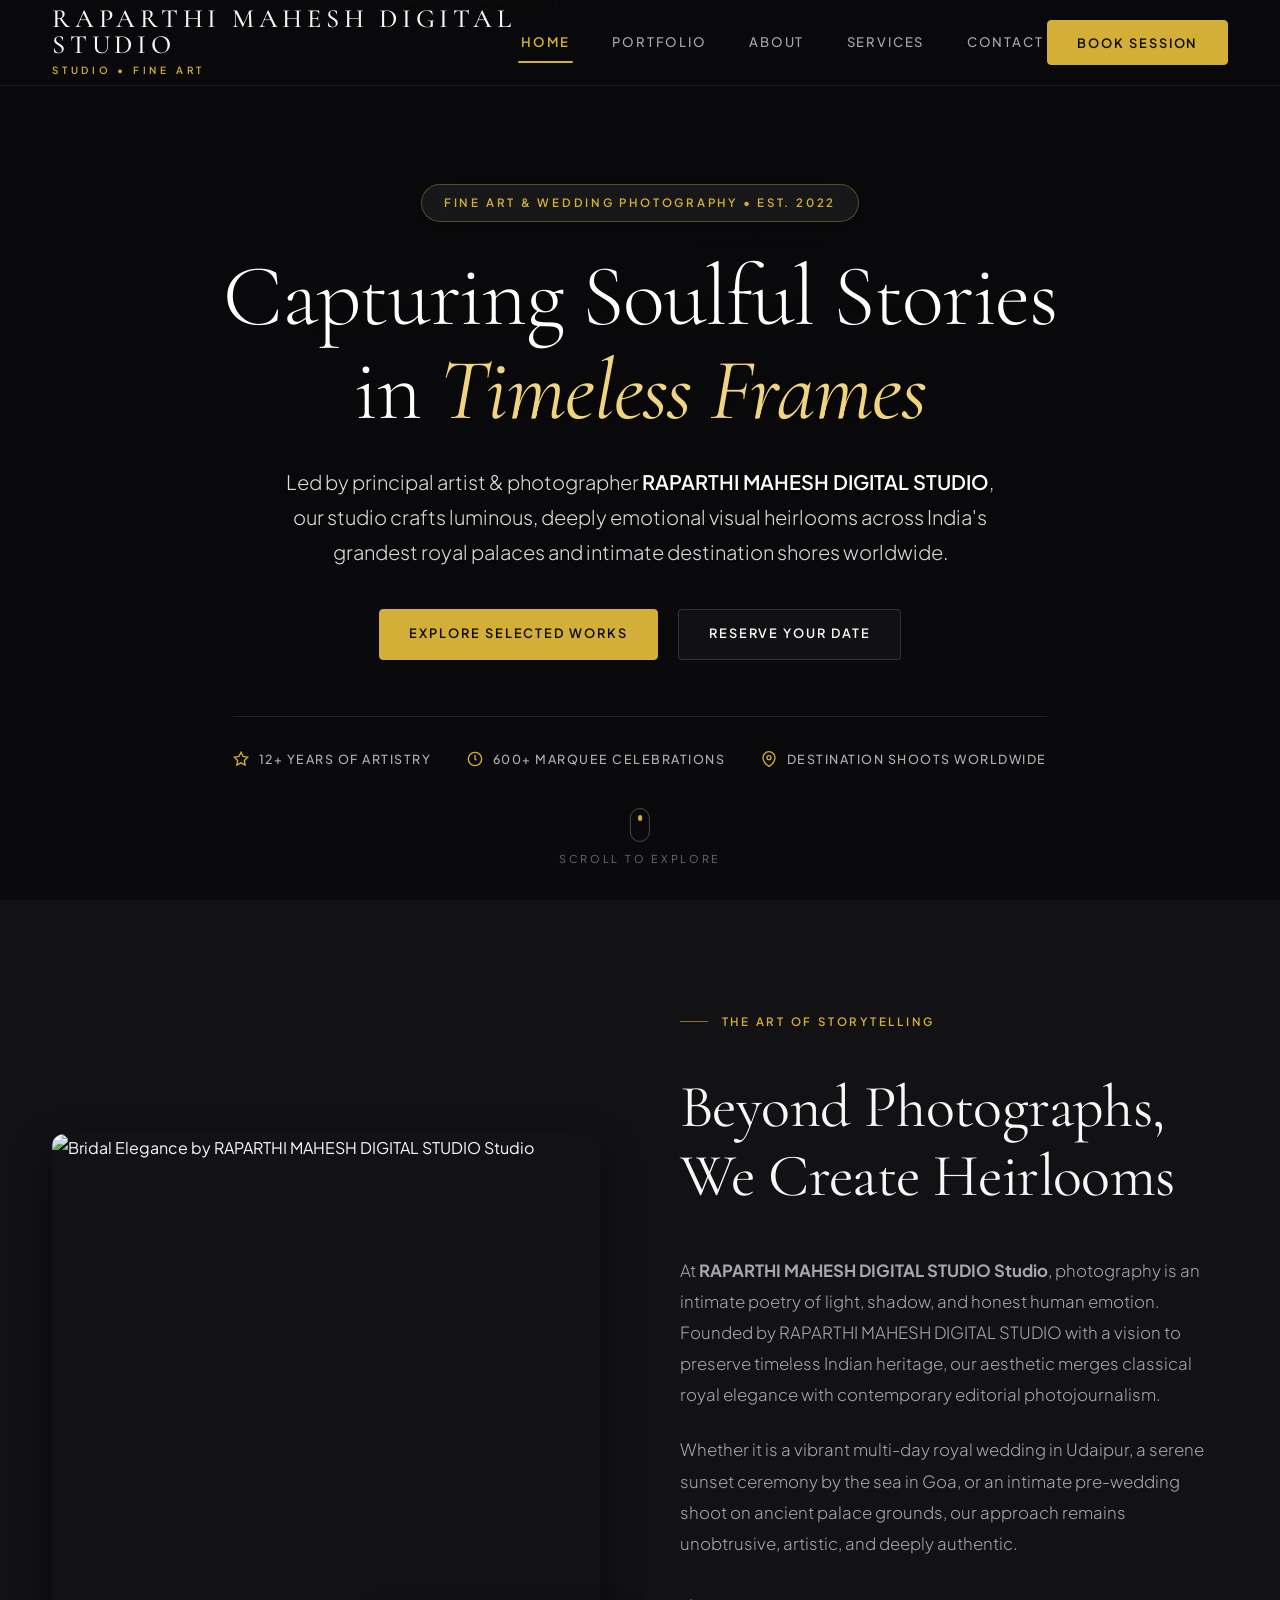
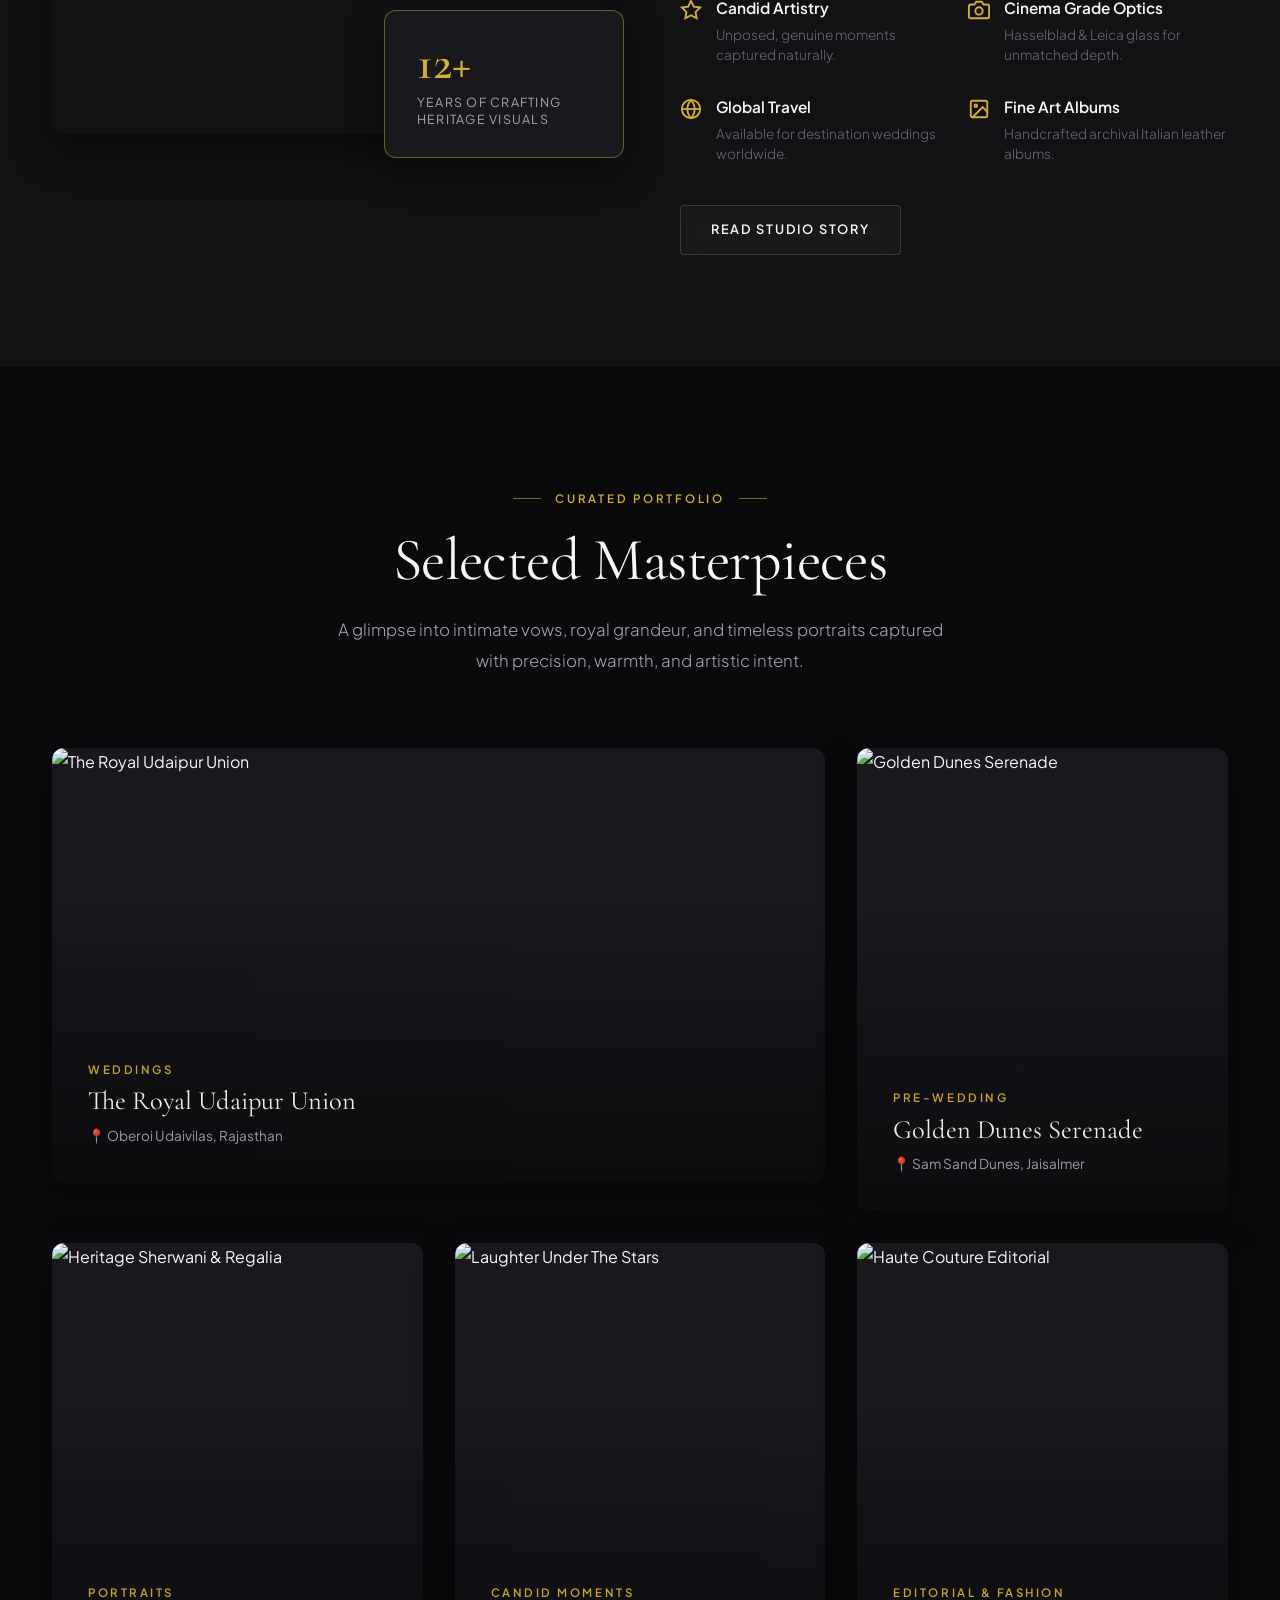
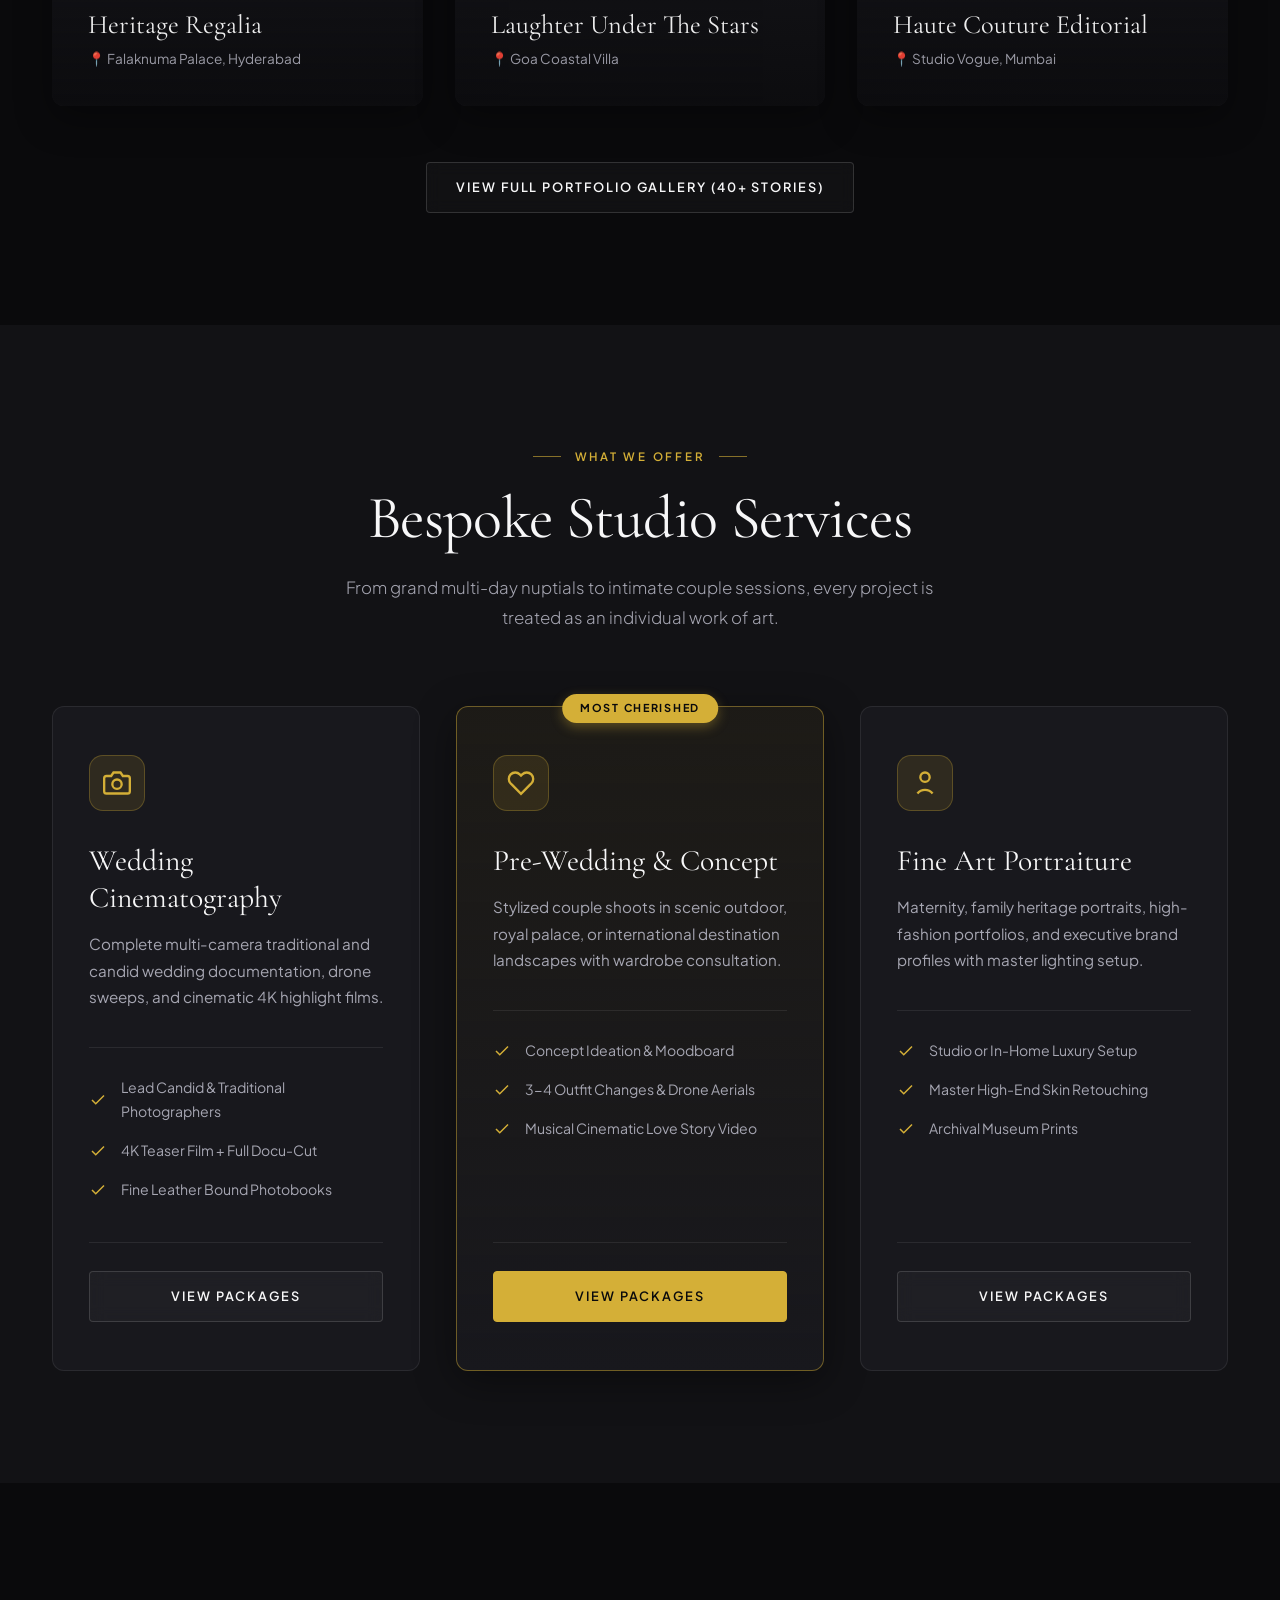
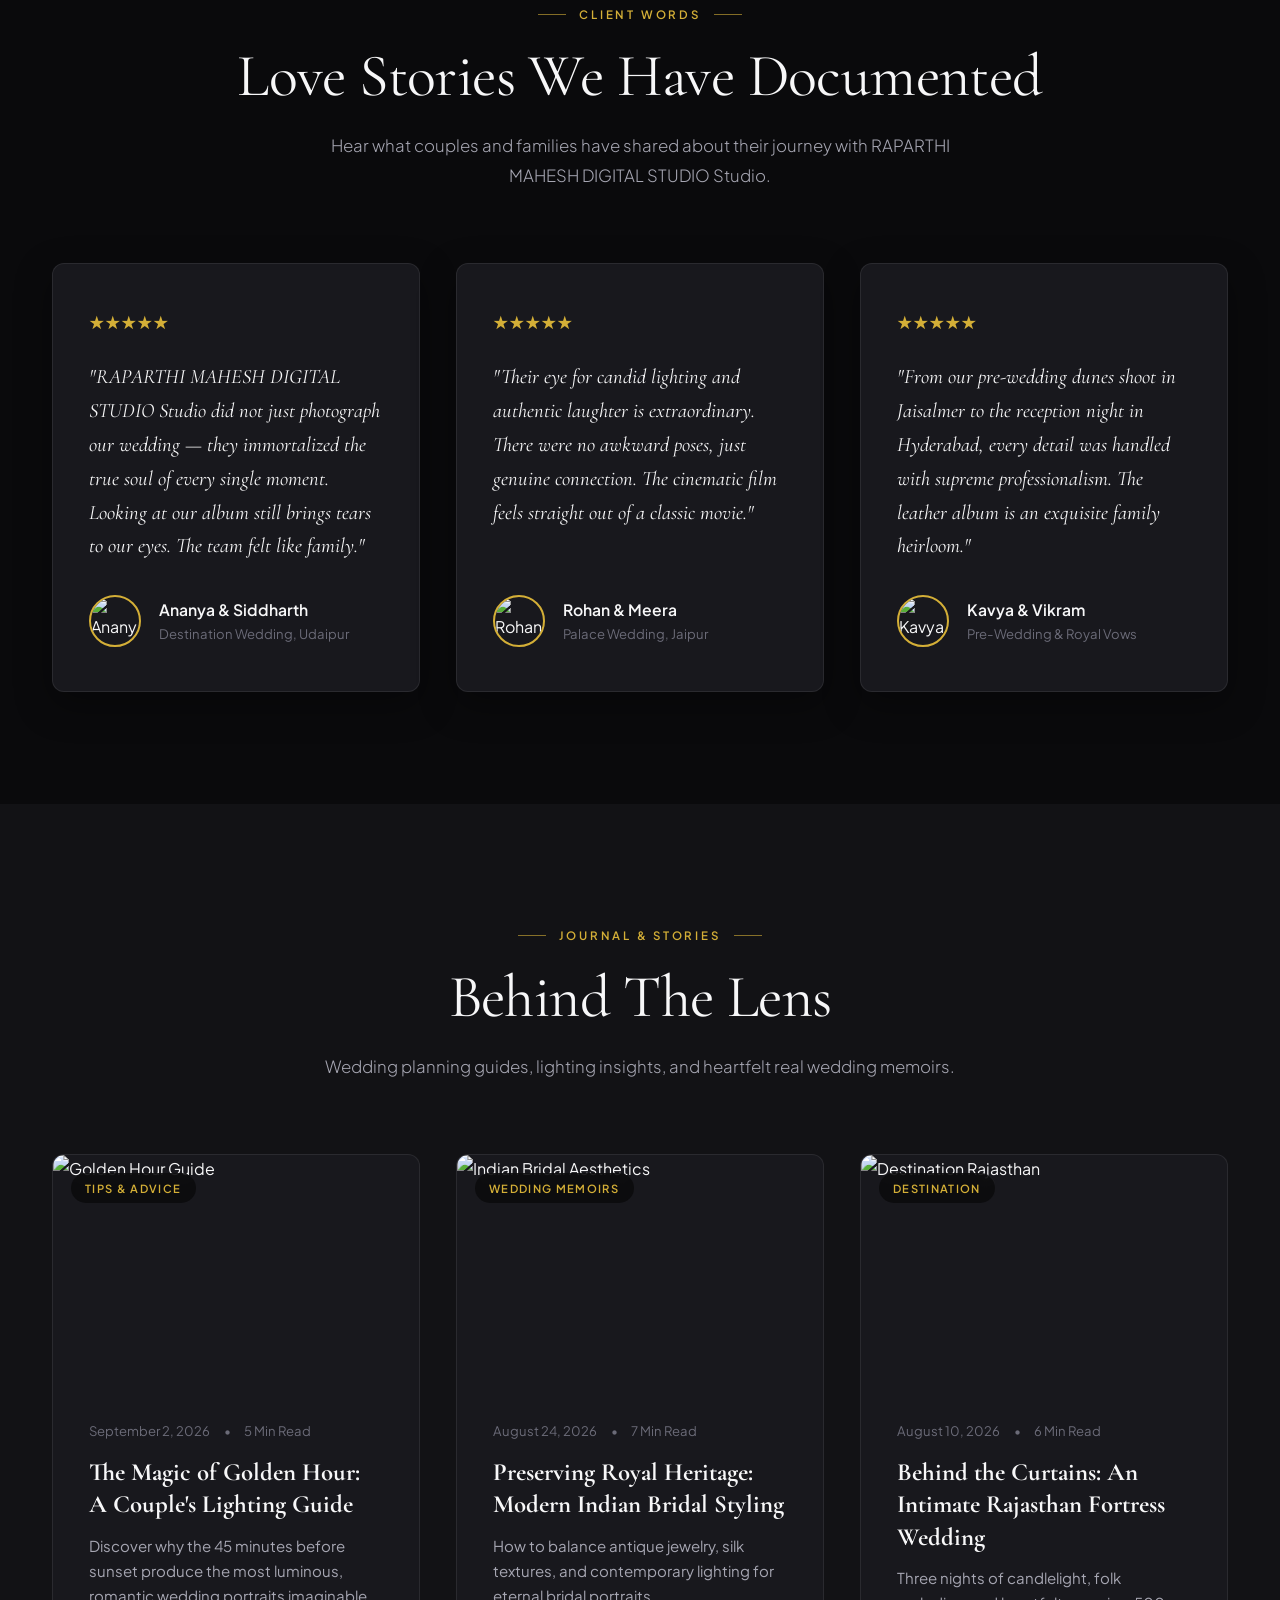
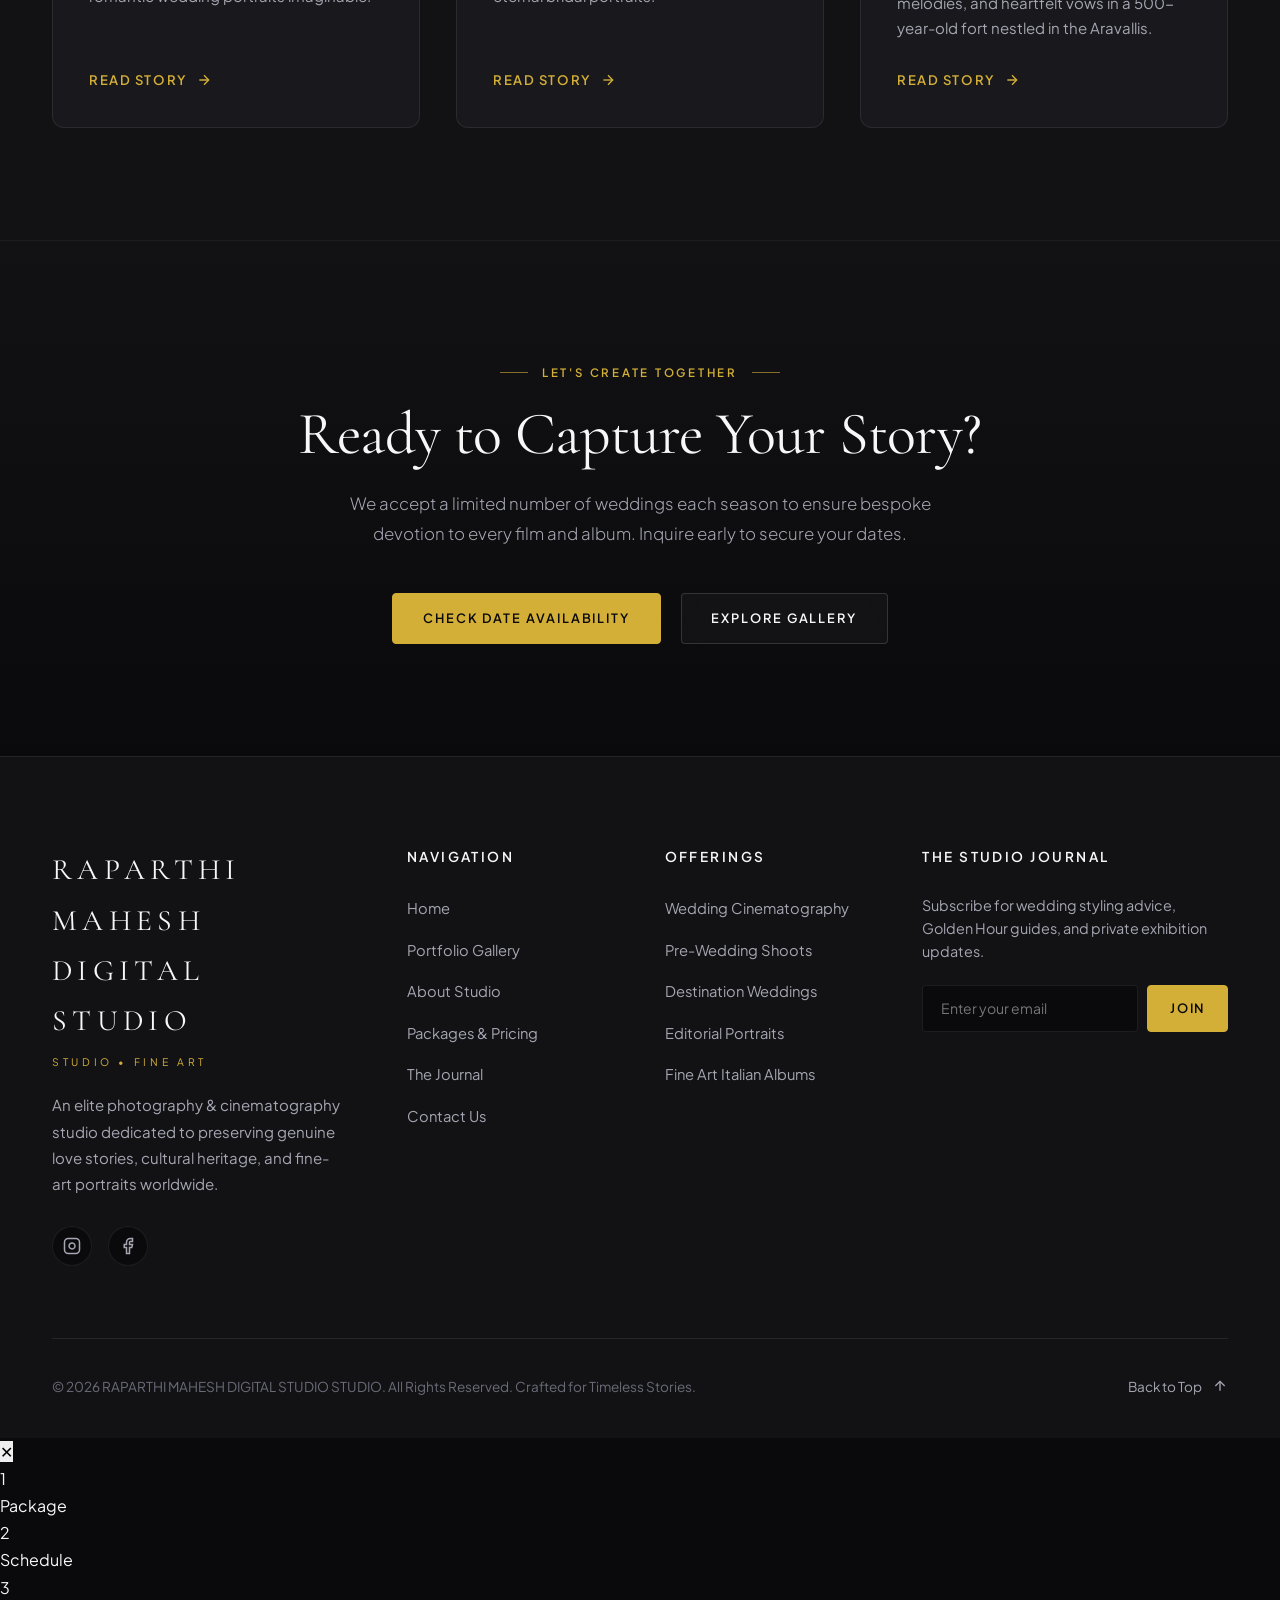
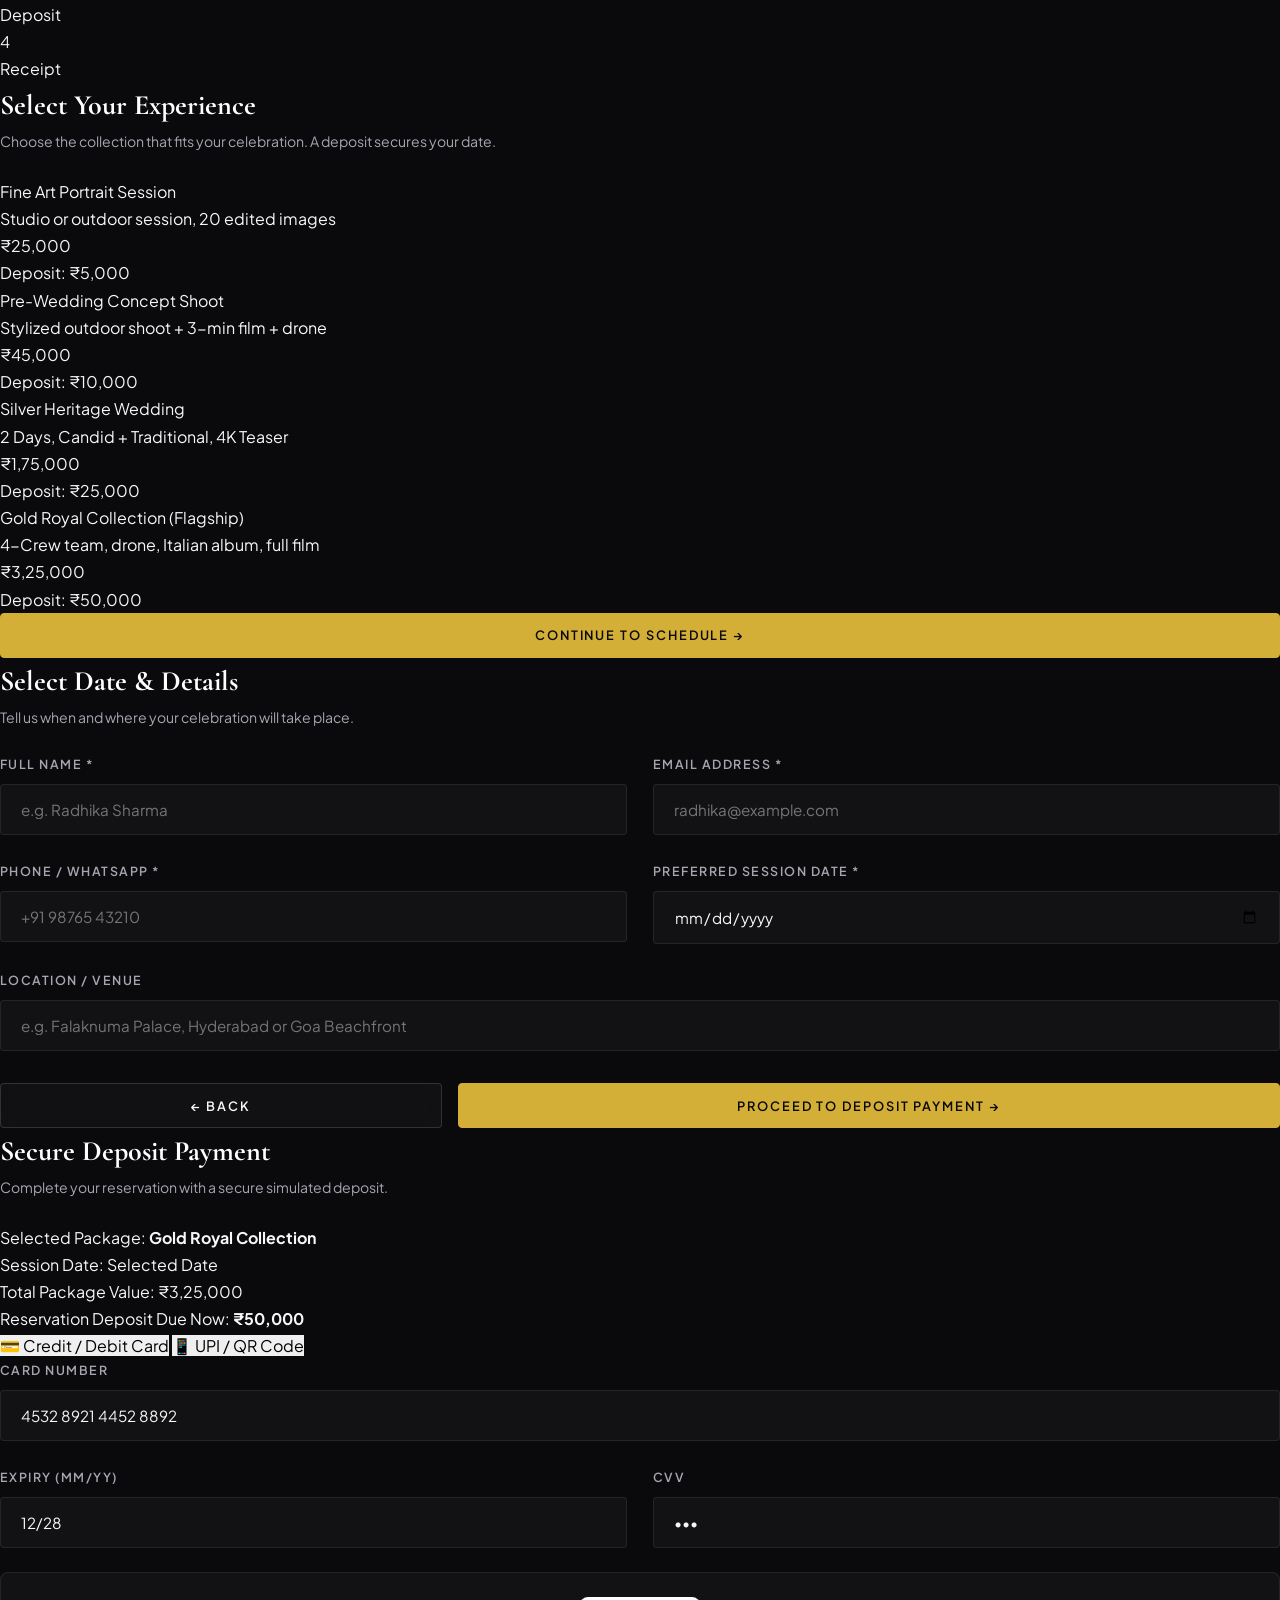
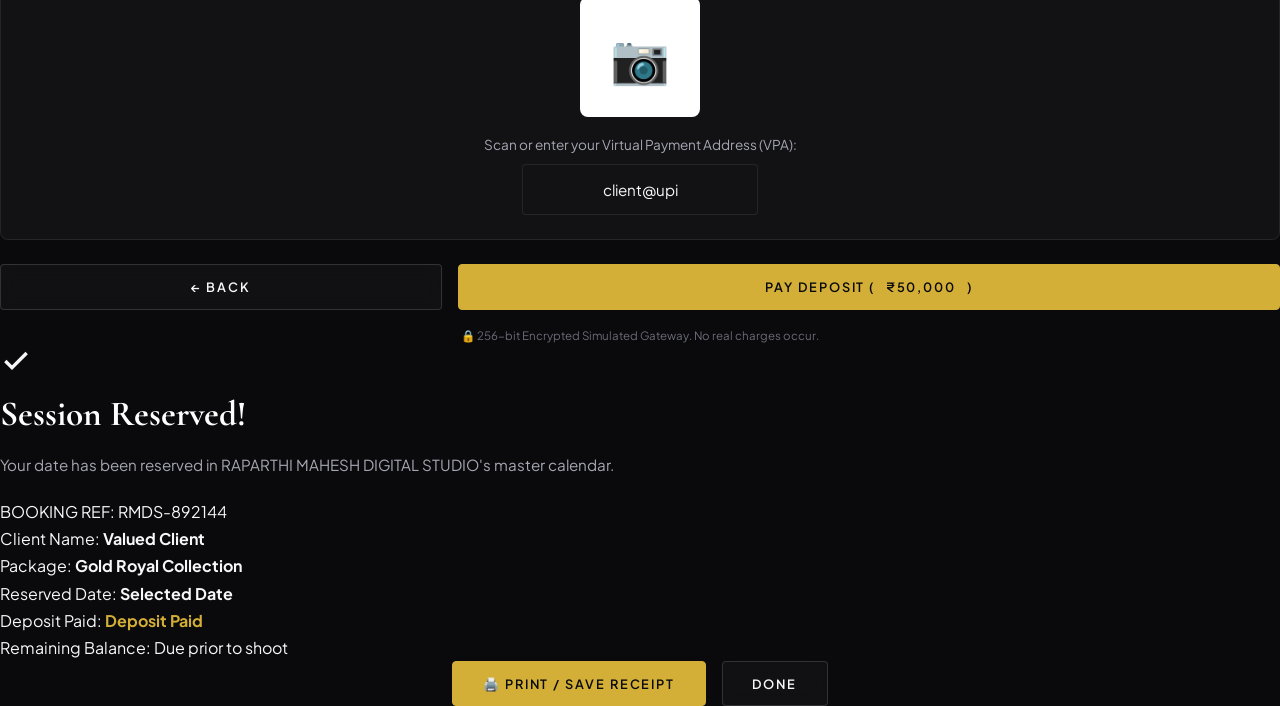
==== commit 6c631c05: "Update social links: add Instagram and Facebook, remove YouTube and Pinterest" ====
--- a/index.html
+++ b/index.html
@@ -588,17 +588,11 @@
             An elite photography & cinematography studio dedicated to preserving genuine love stories, cultural heritage, and fine-art portraits worldwide.
           </p>
           <div class="footer-socials">
-            <a href="https://www.instagram.com/_lds_studio?stkn=NjQ5MHJoamY3eDZh" class="social-icon" target="_blank" aria-label="Instagram">
+            <a href="https://www.instagram.com/raparthi.mahesh.71?xtok=MTZjeWw1MXpyNGlpcQ%3D%3D&amp;utm_source=qr" class="social-icon" target="_blank" aria-label="Instagram">
               <svg width="18" height="18" viewBox="0 0 24 24" fill="none" stroke="currentColor" stroke-width="2"><rect x="2" y="2" width="20" height="20" rx="5" ry="5"></rect><path d="M16 11.37A4 4 0 1 1 12.63 8 4 4 0 0 1 16 11.37z"></path><line x1="17.5" y1="6.5" x2="17.51" y2="6.5"></line></svg>
             </a>
-            <a href="https://www.facebook.com/share/1DcZfFWSmo/?mibextid=wwXIfr" class="social-icon" target="_blank" aria-label="Facebook">
+            <a href="https://www.facebook.com/share/1G7ixeo6xY/?mibextid=wwXIfr" class="social-icon" target="_blank" aria-label="Facebook">
               <svg width="18" height="18" viewBox="0 0 24 24" fill="none" stroke="currentColor" stroke-width="2"><path d="M18 2h-3a5 5 0 0 0-5 5v3H7v4h3v8h4v-8h3l1-4h-4V7a1 1 0 0 1 1-1h3z"></path></svg>
-            </a>
-            <a href="https://pinterest.com" class="social-icon" target="_blank" aria-label="Pinterest">
-              <svg width="18" height="18" viewBox="0 0 24 24" fill="none" stroke="currentColor" stroke-width="2"><line x1="12" y1="19" x2="12" y2="5"></line><polyline points="5 12 12 5 19 12"></polyline></svg>
-            </a>
-            <a href="https://youtube.com/@RAPARTHI MAHESH DIGITAL STUDIOstudio8356?si=PbvJvNhUNCk6bomy" class="social-icon" target="_blank" aria-label="YouTube">
-              <svg width="18" height="18" viewBox="0 0 24 24" fill="none" stroke="currentColor" stroke-width="2"><path d="M22.54 6.42a2.78 2.78 0 0 0-1.94-2C18.88 4 12 4 12 4s-6.88 0-8.6.46a2.78 2.78 0 0 0-1.94 2A29 29 0 0 0 1 11.75a29 29 0 0 0 .46 5.33A2.78 2.78 0 0 0 3.4 19c1.72.46 8.6.46 8.6.46s6.88 0 8.6-.46a2.78 2.78 0 0 0 1.94-2 29 29 0 0 0 .46-5.25 29 29 0 0 0-.46-5.33z"></path><polygon points="9.75 15.02 15.5 11.75 9.75 8.48 9.75 15.02"></polygon></svg>
             </a>
           </div>
         </div>
